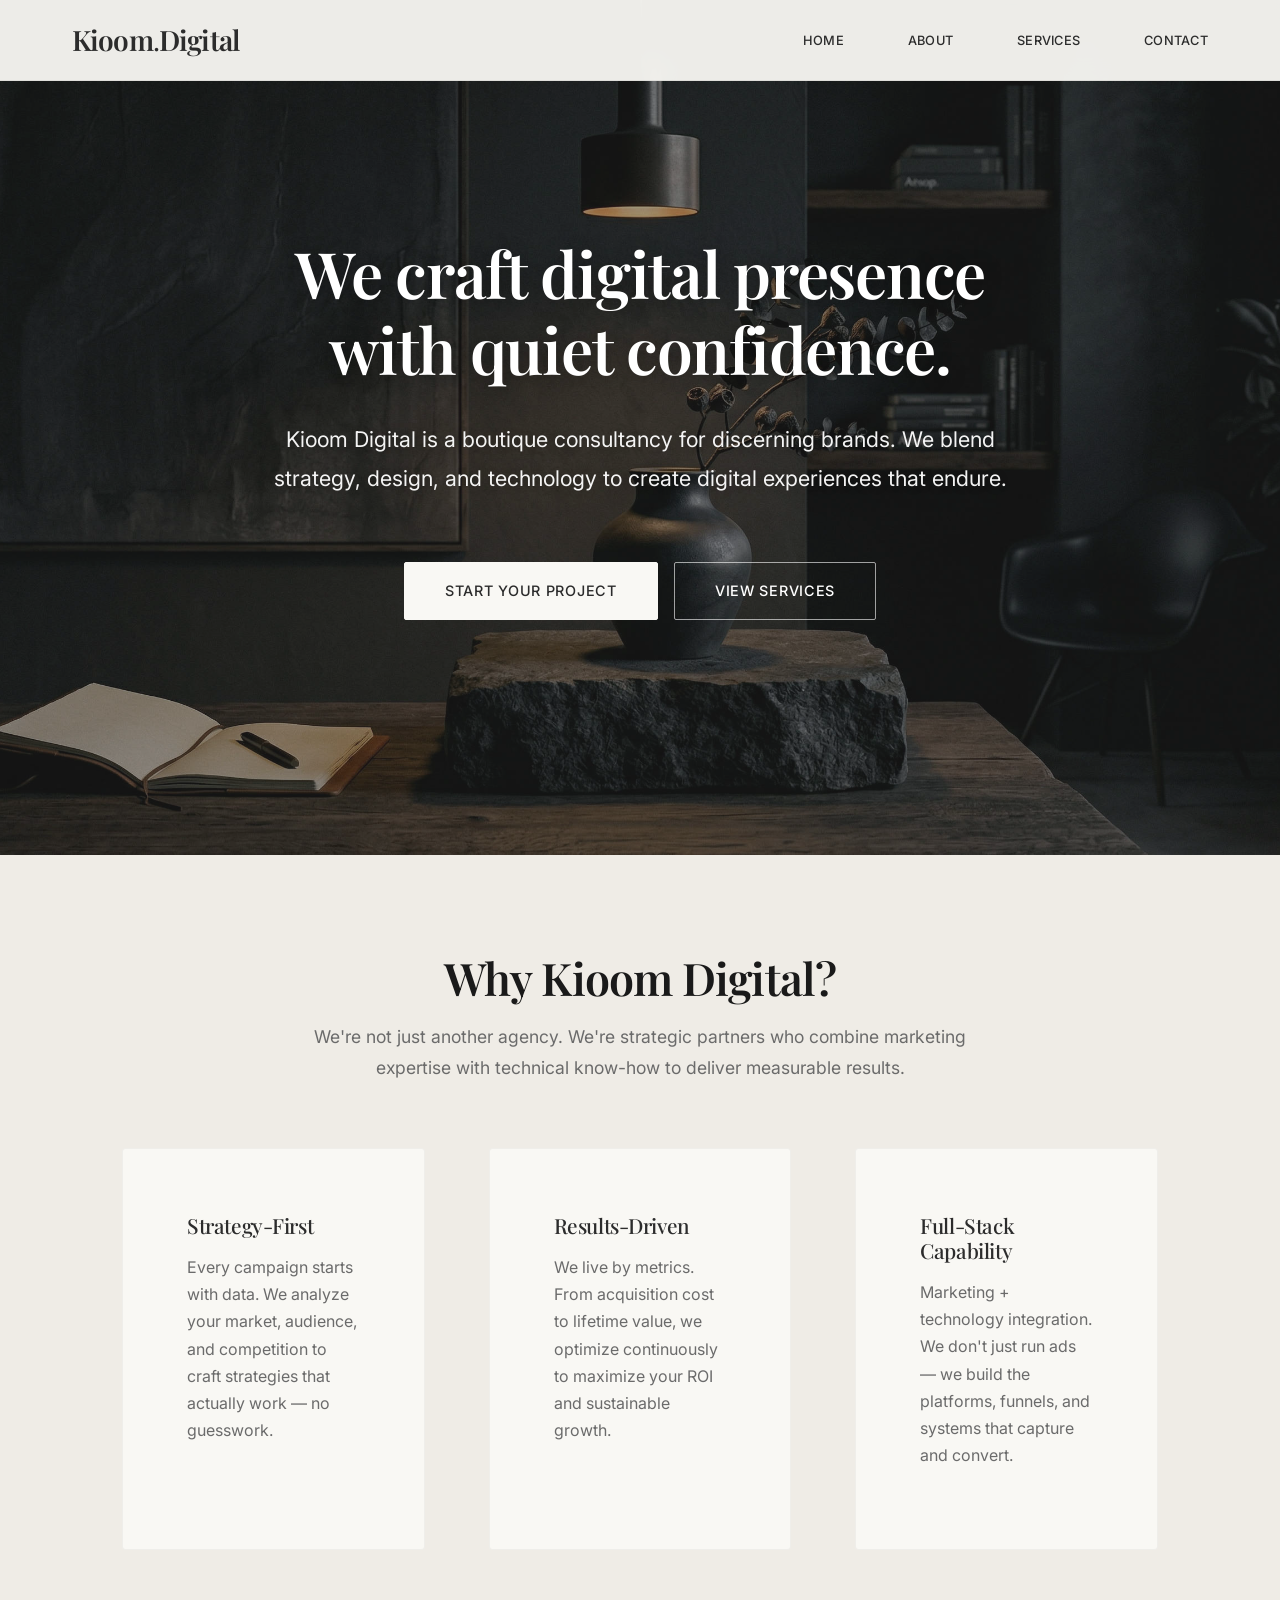
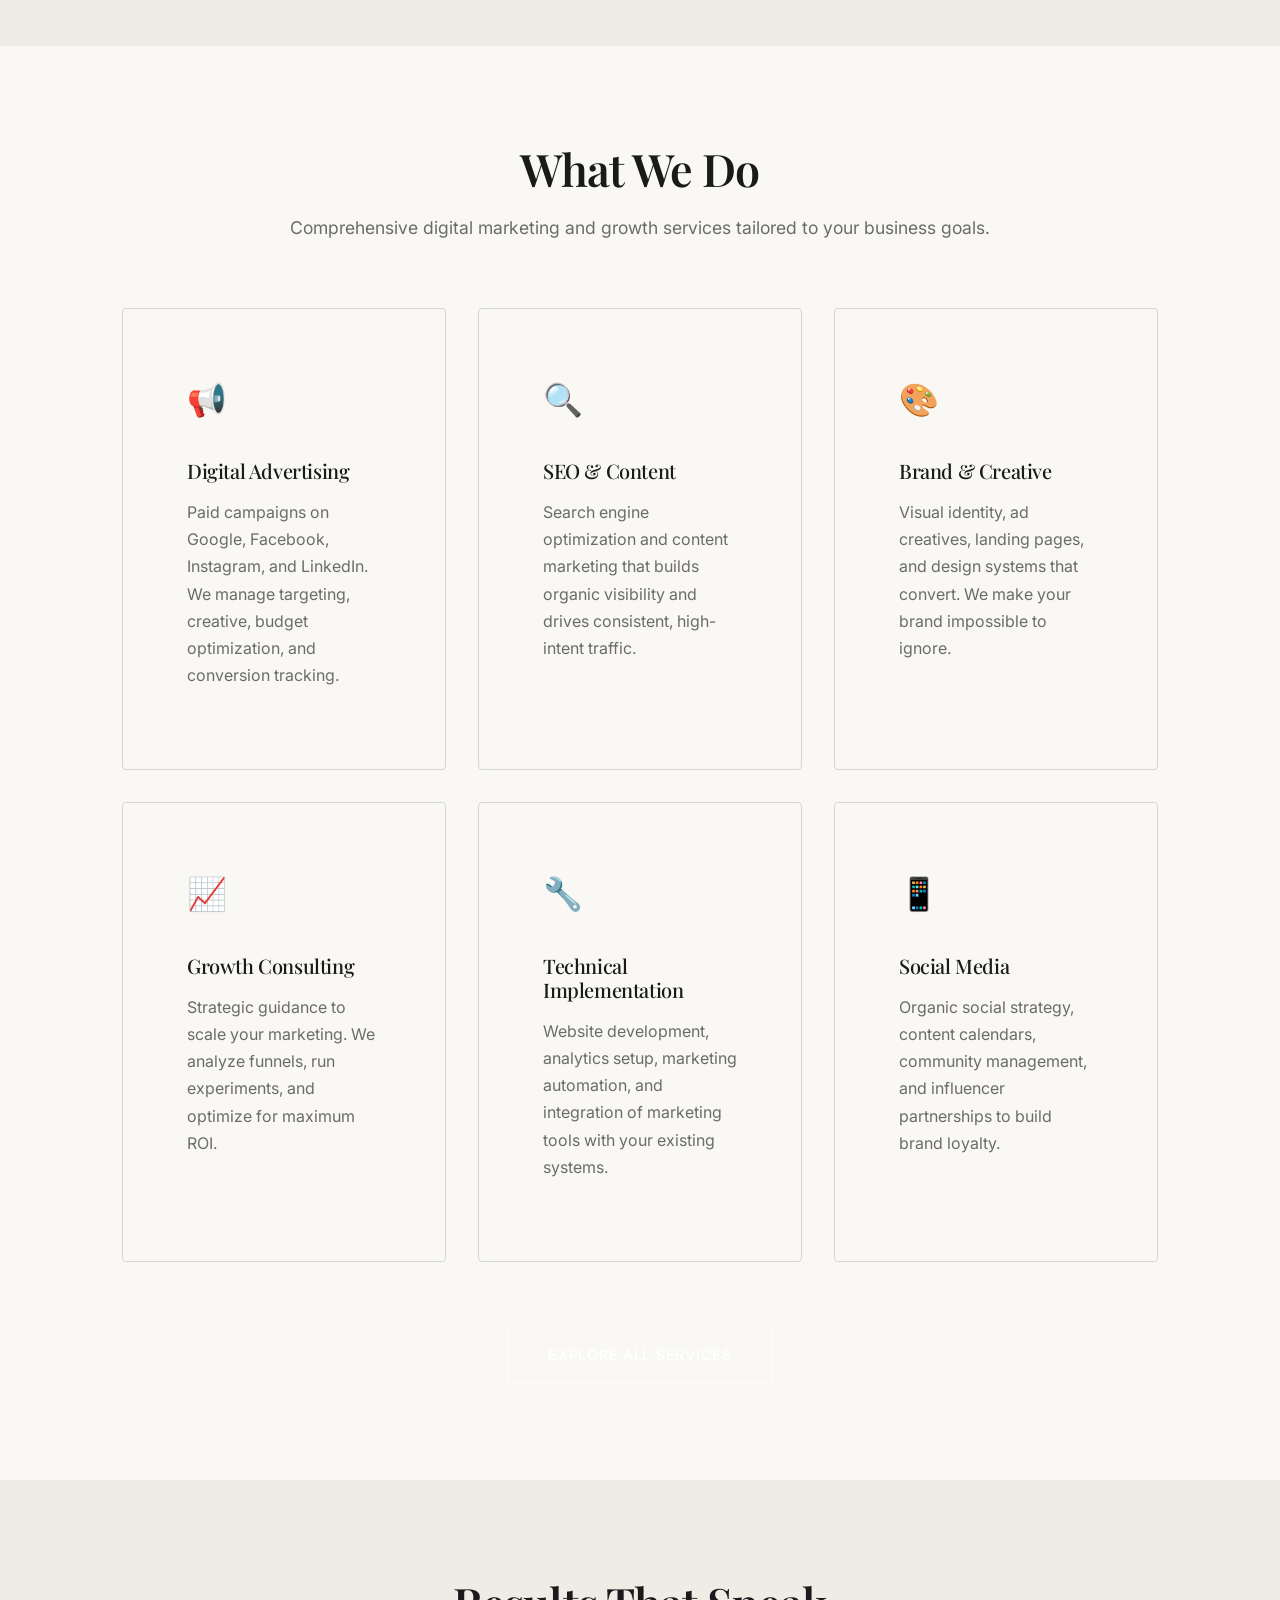
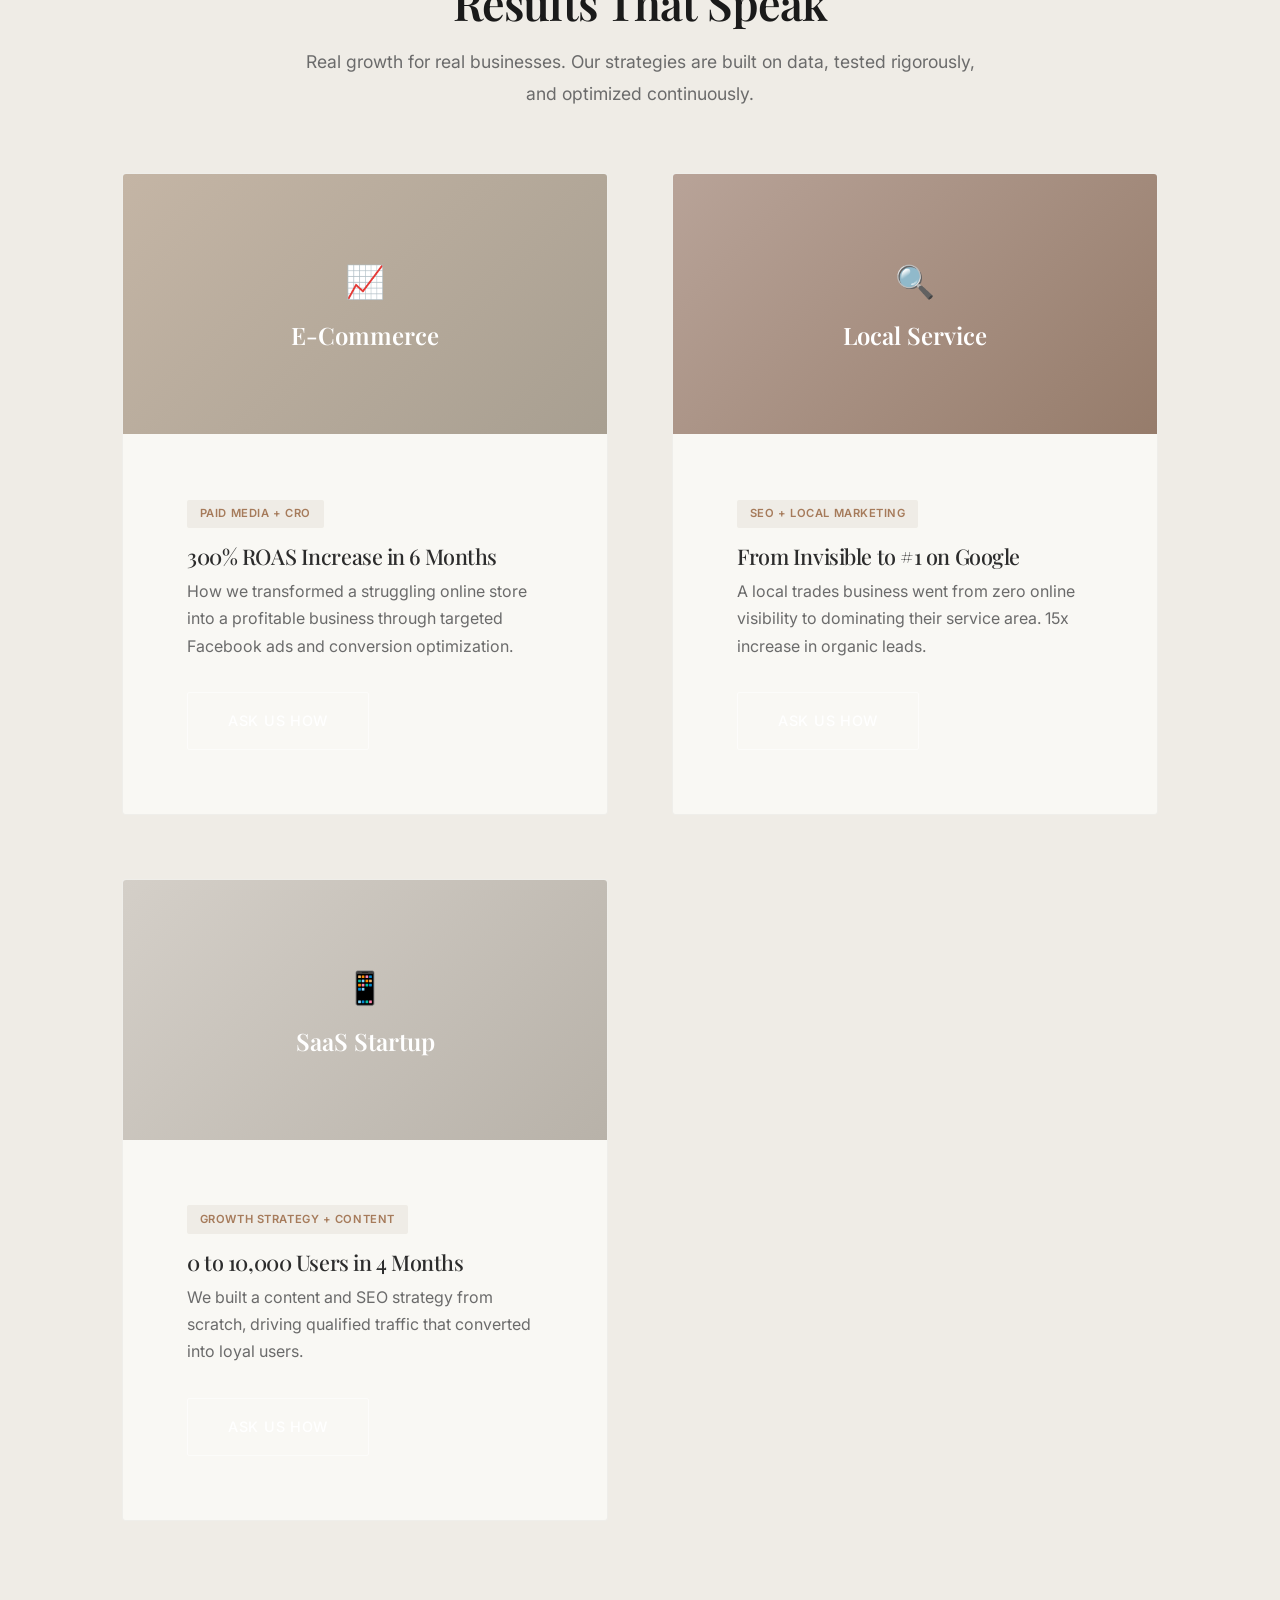
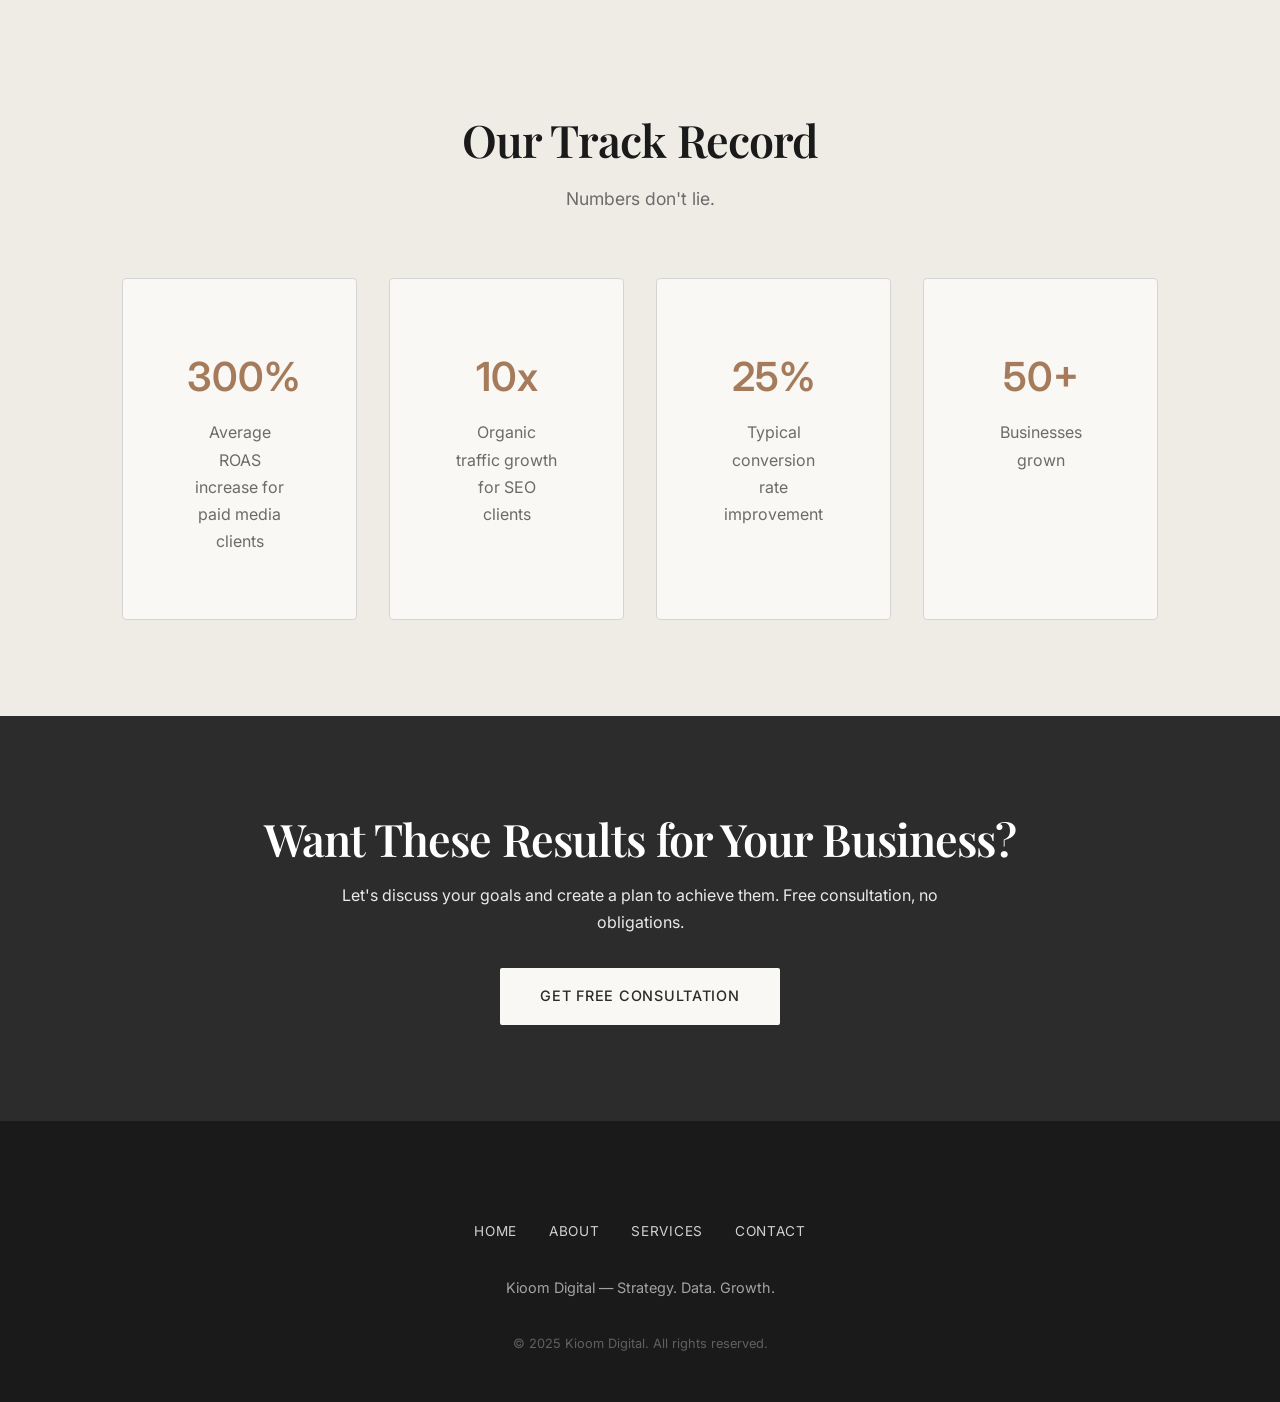
==== index.html @ 5150ff25 "Refine hero copy: poetic, boutique tone. Increase heading contrast: darker color, heavier weight" ====
<!DOCTYPE html>
<html lang="en">
<head>
    <meta charset="UTF-8">
    <meta name="viewport" content="width=device-width, initial-scale=1.0">
    <meta name="description" content="Kioom Digital - Boutique digital marketing consultancy. Strategy, creative, and growth for discerning brands.">
    <meta name="keywords" content="digital marketing consultancy, growth strategy, brand strategy, digital transformation">
    <meta name="author" content="Kioom Digital">
    <title>Kioom Digital | Digital Marketing Consultancy</title>

    <!-- Fonts -->
    <link rel="preconnect" href="https://fonts.googleapis.com">
    <link rel="preconnect" href="https://fonts.gstatic.com" crossorigin>
    <link href="https://fonts.googleapis.com/css2?family=Inter:wght@300;400;500;600&family=Playfair+Display:wght@400;500;600;700&display=swap" rel="stylesheet">

    <link rel="stylesheet" href="css/style.css">
</head>
<body>
    <!-- Header -->
    <header>
        <nav>
            <a href="index.html" class="logo">Kioom<span style="font-weight: 300;">.</span>Digital</a>
            <button class="mobile-menu-btn" aria-label="Toggle menu">☰</button>
            <ul class="nav-links">
                <li><a href="index.html" class="active">Home</a></li>
                <li><a href="about.html">About</a></li>
                <li><a href="services.html">Services</a></li>
                <li><a href="contact.html">Contact</a></li>
            </ul>
        </nav>
    </header>

    <!-- Hero Section with Full-Bleed Image -->
    <section class="hero-full-bleed">
        <img src="images/hero-fullbleed.jpg" alt="Kioom Digital - boutique digital agency" class="hero-bg-image" onerror="this.style.display='none'">
        <div class="hero-overlay"></div>
        <div class="hero-content container">
            <h1>We craft digital presence with quiet confidence.</h1>
            <p>Kioom Digital is a boutique consultancy for discerning brands. We blend strategy, design, and technology to create digital experiences that endure.</p>
            <div class="hero-buttons">
                <a href="contact.html" class="btn btn-primary">Start Your Project</a>
                <a href="services.html" class="btn btn-secondary">View Services</a>
            </div>
        </div>
    </section>

    <!-- About Preview -->
    <section class="about">
        <div class="container">
            <div class="section-header">
                <h2>Why Kioom Digital?</h2>
                <p>We're not just another agency. We're strategic partners who combine marketing expertise with technical know-how to deliver measurable results.</p>
            </div>
            <div class="about-grid">
                <div class="about-card">
                    <h3>Strategy-First</h3>
                    <p>Every campaign starts with data. We analyze your market, audience, and competition to craft strategies that actually work — no guesswork.</p>
                </div>
                <div class="about-card">
                    <h3>Results-Driven</h3>
                    <p>We live by metrics. From acquisition cost to lifetime value, we optimize continuously to maximize your ROI and sustainable growth.</p>
                </div>
                <div class="about-card">
                    <h3>Full-Stack Capability</h3>
                    <p>Marketing + technology integration. We don't just run ads — we build the platforms, funnels, and systems that capture and convert.</p>
                </div>
            </div>
        </div>
    </section>

    <!-- Services Preview -->
    <section>
        <div class="container">
            <div class="section-header">
                <h2>What We Do</h2>
                <p>Comprehensive digital marketing and growth services tailored to your business goals.</p>
            </div>
            <div class="services-grid">
                <div class="service-card">
                    <div class="service-icon">📢</div>
                    <h3>Digital Advertising</h3>
                    <p>Paid campaigns on Google, Facebook, Instagram, and LinkedIn. We manage targeting, creative, budget optimization, and conversion tracking.</p>
                </div>
                <div class="service-card">
                    <div class="service-icon">🔍</div>
                    <h3>SEO & Content</h3>
                    <p>Search engine optimization and content marketing that builds organic visibility and drives consistent, high-intent traffic.</p>
                </div>
                <div class="service-card">
                    <div class="service-icon">🎨</div>
                    <h3>Brand & Creative</h3>
                    <p>Visual identity, ad creatives, landing pages, and design systems that convert. We make your brand impossible to ignore.</p>
                </div>
                <div class="service-card">
                    <div class="service-icon">📈</div>
                    <h3>Growth Consulting</h3>
                    <p>Strategic guidance to scale your marketing. We analyze funnels, run experiments, and optimize for maximum ROI.</p>
                </div>
                <div class="service-card">
                    <div class="service-icon">🔧</div>
                    <h3>Technical Implementation</h3>
                    <p>Website development, analytics setup, marketing automation, and integration of marketing tools with your existing systems.</p>
                </div>
                <div class="service-card">
                    <div class="service-icon">📱</div>
                    <h3>Social Media</h3>
                    <p>Organic social strategy, content calendars, community management, and influencer partnerships to build brand loyalty.</p>
                </div>
            </div>
            <div class="text-center mt-lg">
                <a href="services.html" class="btn btn-secondary">Explore All Services</a>
            </div>
        </div>
    </section>

    <!-- Results Preview -->
    <section class="portfolio">
        <div class="container">
            <div class="section-header">
                <h2>Results That Speak</h2>
                <p>Real growth for real businesses. Our strategies are built on data, tested rigorously, and optimized continuously.</p>
            </div>
            <div class="portfolio-grid">
                <article class="portfolio-item">
                    <div class="portfolio-image" style="background: linear-gradient(135deg, #C4B5A5 0%, #A89F91 100%); display: flex; align-items: center; justify-content: center; flex-direction: column;">
                        <span style="font-size: 2rem;">📈</span>
                        <span style="margin-top: 0.5rem; font-weight: 600;">E-Commerce</span>
                    </div>
                    <div class="portfolio-content">
                        <span class="tag">Paid Media + CRO</span>
                        <h3>300% ROAS Increase in 6 Months</h3>
                        <p>How we transformed a struggling online store into a profitable business through targeted Facebook ads and conversion optimization.</p>
                        <a href="contact.html" class="btn btn-secondary" style="margin-top: 1rem;">Ask Us How</a>
                    </div>
                </article>

                <article class="portfolio-item">
                    <div class="portfolio-image" style="background: linear-gradient(135deg, #B8A398 0%, #967C6B 100%); display: flex; align-items: center; justify-content: center; flex-direction: column;">
                        <span style="font-size: 2rem;">🔍</span>
                        <span style="margin-top: 0.5rem; font-weight: 600;">Local Service</span>
                    </div>
                    <div class="portfolio-content">
                        <span class="tag">SEO + Local Marketing</span>
                        <h3>From Invisible to #1 on Google</h3>
                        <p>A local trades business went from zero online visibility to dominating their service area. 15x increase in organic leads.</p>
                        <a href="contact.html" class="btn btn-secondary" style="margin-top: 1rem;">Ask Us How</a>
                    </div>
                </article>

                <article class="portfolio-item">
                    <div class="portfolio-image" style="background: linear-gradient(135deg, #D4CFC8 0%, #B8B2A9 100%); display: flex; align-items: center; justify-content: center; flex-direction: column;">
                        <span style="font-size: 2rem;">📱</span>
                        <span style="margin-top: 0.5rem; font-weight: 600;">SaaS Startup</span>
                    </div>
                    <div class="portfolio-content">
                        <span class="tag">Growth Strategy + Content</span>
                        <h3>0 to 10,000 Users in 4 Months</h3>
                        <p>We built a content and SEO strategy from scratch, driving qualified traffic that converted into loyal users.</p>
                        <a href="contact.html" class="btn btn-secondary" style="margin-top: 1rem;">Ask Us How</a>
                    </div>
                </article>
            </div>
        </div>
    </section>

    <!-- Results Stats -->
    <section class="about">
        <div class="container">
            <div class="section-header">
                <h2>Our Track Record</h2>
                <p>Numbers don't lie.</p>
            </div>
            <div class="services-grid" style="grid-template-columns: repeat(auto-fit, minmax(200px, 1fr)); text-align: center;">
                <div class="service-card">
                    <div style="font-size: 2.5rem; font-weight: 600; color: var(--color-accent); margin-bottom: 0.5rem;">300%</div>
                    <p style="margin-bottom: 0;">Average ROAS increase for paid media clients</p>
                </div>
                <div class="service-card">
                    <div style="font-size: 2.5rem; font-weight: 600; color: var(--color-accent); margin-bottom: 0.5rem;">10x</div>
                    <p style="margin-bottom: 0;">Organic traffic growth for SEO clients</p>
                </div>
                <div class="service-card">
                    <div style="font-size: 2.5rem; font-weight: 600; color: var(--color-accent); margin-bottom: 0.5rem;">25%</div>
                    <p style="margin-bottom: 0;">Typical conversion rate improvement</p>
                </div>
                <div class="service-card">
                    <div style="font-size: 2.5rem; font-weight: 600; color: var(--color-accent); margin-bottom: 0.5rem;">50+</div>
                    <p style="margin-bottom: 0;">Businesses grown</p>
                </div>
            </div>
        </div>
    </section>

    <!-- CTA -->
    <section class="cta" style="background: var(--color-primary); color: white; padding: var(--spacing-xl) 0;">
        <div class="container text-center">
            <h2 style="color: white; margin-bottom: var(--spacing-sm);">Want These Results for Your Business?</h2>
            <p style="color: rgba(255,255,255,0.9); margin-bottom: var(--spacing-md); max-width: 600px; margin-left: auto; margin-right: auto;">Let's discuss your goals and create a plan to achieve them. Free consultation, no obligations.</p>
            <a href="contact.html" class="btn" style="background: var(--color-bg); color: var(--color-primary); border: none;">Get Free Consultation</a>
        </div>
    </section>

    <!-- Footer -->
    <footer>
        <div class="container">
            <ul class="footer-links">
                <li><a href="index.html">Home</a></li>
                <li><a href="about.html">About</a></li>
                <li><a href="services.html">Services</a></li>
                <li><a href="contact.html">Contact</a></li>
            </ul>
            <p>Kioom Digital — Strategy. Data. Growth.</p>
            <p class="copyright">&copy; 2025 Kioom Digital. All rights reserved.</p>
        </div>
    </footer>

    <script src="js/script.js"></script>
</body>
</html>
---- css/style.css ----
/* Reset and Base Styles */
* {
    margin: 0;
    padding: 0;
    box-sizing: border-box;
}

:root {
    /* Aesop-inspired boutique palette */
    --color-bg: #F9F8F4; /* Warm off-white */
    --color-bg-alt: #EFECE6; /* Slightly darker for sections */
    --color-text: #2C2C2C; /* Soft charcoal */
    --color-text-muted: #6B6B6B; /* Medium gray */
    --color-primary: #2C2C2C; /* Dark for headings/accents */
    --color-accent: #A67B5B; /* Warm terracotta */
    --color-border: #D4D4D4;
    --color-dark: #1A1A1A;

    /* Typography */
    --font-main: 'Inter', -apple-system, BlinkMacSystemFont, sans-serif;
    --font-heading: 'Playfair Display', Georgia, serif;

    /* Spacing */
    --spacing-xs: 0.5rem;
    --spacing-sm: 1rem;
    --spacing-md: 2rem;
    --spacing-lg: 4rem;
    --spacing-xl: 6rem;

    /* Transitions */
    --transition: all 0.4s ease;
}

html {
    scroll-behavior: smooth;
}

body {
    font-family: var(--font-main);
    background-color: var(--color-bg);
    color: var(--color-text);
    line-height: 1.7;
    overflow-x: hidden;
    -webkit-font-smoothing: antialiased;
}

/* Typography */
h1, h2, h3, h4 {
    font-family: var(--font-heading);
    font-weight: 500;
    line-height: 1.2;
    margin-bottom: var(--spacing-sm);
    color: var(--color-dark);
    letter-spacing: -0.02em;
}

h1 { font-size: clamp(2.5rem, 5vw, 4.5rem); font-weight: 600; }
h2 { font-size: clamp(1.8rem, 4vw, 2.8rem); font-weight: 600; }
h3 { font-size: clamp(1.3rem, 3vw, 1.8rem); }
h4 { font-size: 1.15rem; font-weight: 500; }

p {
    margin-bottom: var(--spacing-sm);
    color: var(--color-text-muted);
    font-size: 1rem;
}

a {
    color: var(--color-accent);
    text-decoration: none;
    transition: var(--transition);
    position: relative;
}

a:hover {
    color: var(--color-primary);
}

/* Underline animation for links */
a::after {
    content: '';
    position: absolute;
    bottom: -2px;
    left: 0;
    width: 0;
    height: 1px;
    background: var(--color-accent);
    transition: width 0.3s ease;
}

a:hover::after {
    width: 100%;
}

/* Container */
.container {
    max-width: 1100px;
    margin: 0 auto;
    padding: 0 var(--spacing-md);
}

/* Header & Navigation */
header {
    position: fixed;
    top: 0;
    left: 0;
    right: 0;
    background: rgba(249, 248, 244, 0.95);
    backdrop-filter: blur(12px);
    -webkit-backdrop-filter: blur(12px);
    border-bottom: 1px solid rgba(0,0,0,0.06);
    z-index: 1000;
    transition: var(--transition);
}

nav {
    display: flex;
    justify-content: space-between;
    align-items: center;
    height: 80px;
    max-width: 1200px;
    margin: 0 auto;
    padding: 0 var(--spacing-md);
}

.logo {
    font-family: var(--font-heading);
    font-size: 1.75rem;
    font-weight: 600;
    color: var(--color-primary);
    text-decoration: none;
    letter-spacing: -0.03em;
}

.nav-links {
    display: flex;
    gap: var(--spacing-lg);
    list-style: none;
}

.nav-links a {
    font-size: 0.9rem;
    font-weight: 500;
    color: var(--color-text);
    padding: var(--spacing-xs) 0;
    letter-spacing: 0.02em;
    text-transform: uppercase;
    font-size: 0.8rem;
}

.nav-links a::after {
    display: none;
}

.nav-links a:hover {
    color: var(--color-accent);
}

/* Mobile Navigation */
.mobile-menu-btn {
    display: none;
    background: none;
    border: none;
    font-size: 1.5rem;
    cursor: pointer;
    color: var(--color-text);
}

/* Hero Section with Full-Bleed Image */
.hero-full-bleed {
    position: relative;
    min-height: 95vh;
    display: flex;
    align-items: center;
    justify-content: center;
    overflow: hidden;
    margin-top: 0;
}

.hero-bg-image {
    position: absolute;
    top: 0;
    left: 0;
    width: 100%;
    height: 100%;
    object-fit: cover;
    z-index: 0;
}

.hero-overlay {
    position: absolute;
    top: 0;
    left: 0;
    width: 100%;
    height: 100%;
    background: rgba(44, 44, 44, 0.45);
    z-index: 1;
}

.hero-content {
    position: relative;
    z-index: 2;
    max-width: 900px;
    color: white;
    text-align: center;
    padding: var(--spacing-lg);
}

.hero-content h1 {
    background: none;
    -webkit-background-clip: unset;
    -webkit-text-fill-color: unset;
    color: white;
    margin-bottom: var(--spacing-md);
    text-shadow: 0 2px 20px rgba(0,0,0,0.3);
}

.hero-content p {
    font-size: clamp(1.1rem, 2.2vw, 1.35rem);
    color: rgba(255,255,255,0.95);
    margin-bottom: var(--spacing-lg);
    max-width: 750px;
    margin-left: auto;
    margin-right: auto;
    line-height: 1.8;
    text-shadow: 0 1px 10px rgba(0,0,0,0.2);
}

.hero-buttons {
    display: flex;
    gap: var(--spacing-sm);
    justify-content: center;
    flex-wrap: wrap;
}

/* Buttons - Boutique style */
.btn {
    display: inline-flex;
    align-items: center;
    gap: var(--spacing-xs);
    padding: 1rem 2.5rem;
    border-radius: 2px;
    font-weight: 500;
    font-size: 0.9rem;
    letter-spacing: 0.05em;
    text-transform: uppercase;
    cursor: pointer;
    transition: var(--transition);
    border: 1px solid transparent;
    text-decoration: none;
}

.btn-primary {
    background: var(--color-bg);
    color: var(--color-primary);
    border-color: var(--color-bg);
}

.btn-primary:hover {
    background: transparent;
    color: white;
    border-color: white;
    transform: translateY(-2px);
}

.btn-secondary {
    background: transparent;
    color: white;
    border-color: rgba(255,255,255,0.6);
}

.btn-secondary:hover {
    background: rgba(255,255,255,0.1);
    border-color: white;
}

/* Sections */
section {
    padding: var(--spacing-xl) 0;
}

.section-header {
    text-align: center;
    max-width: 700px;
    margin: 0 auto var(--spacing-lg);
}

.section-header h2 {
    margin-bottom: var(--spacing-sm);
}

.section-header p {
    margin-bottom: 0;
    font-size: 1.1rem;
    line-height: 1.8;
}

/* About Section */
.about {
    background: var(--color-bg-alt);
}

.about-grid {
    display: grid;
    grid-template-columns: repeat(auto-fit, minmax(300px, 1fr));
    gap: var(--spacing-lg);
    margin-top: var(--spacing-lg);
}

.about-card {
    background: var(--color-bg);
    padding: var(--spacing-lg);
    border-radius: 4px;
    border: 1px solid rgba(0,0,0,0.04);
    transition: var(--transition);
}

.about-card:hover {
    transform: translateY(-4px);
    box-shadow: 0 8px 30px rgba(0,0,0,0.06);
    border-color: var(--color-border);
}

.about-card h3 {
    color: var(--color-primary);
    margin-bottom: var(--spacing-sm);
    font-size: 1.3rem;
}

/* Services Section */
.services-grid {
    display: grid;
    grid-template-columns: repeat(auto-fit, minmax(280px, 1fr));
    gap: var(--spacing-md);
    margin-top: var(--spacing-lg);
}

.service-card {
    background: var(--color-bg);
    border: 1px solid var(--color-border);
    border-radius: 4px;
    padding: var(--spacing-lg);
    transition: var(--transition);
    position: relative;
}

.service-card:hover {
    border-color: var(--color-accent);
    transform: translateY(-4px);
    box-shadow: 0 10px 30px rgba(0,0,0,0.05);
}

.service-icon {
    font-size: 2rem;
    margin-bottom: var(--spacing-md);
    color: var(--color-accent);
}

.service-card h3 {
    margin-bottom: var(--spacing-sm);
    font-size: 1.25rem;
}

/* Portfolio/Results Section */
.portfolio {
    background: var(--color-bg-alt);
}

.portfolio-grid {
    display: grid;
    grid-template-columns: repeat(auto-fit, minmax(340px, 1fr));
    gap: var(--spacing-lg);
    margin-top: var(--spacing-lg);
}

.portfolio-item {
    background: var(--color-bg);
    border-radius: 4px;
    overflow: hidden;
    border: 1px solid rgba(0,0,0,0.04);
    transition: var(--transition);
}

.portfolio-item:hover {
    transform: translateY(-6px);
    box-shadow: 0 15px 40px rgba(0,0,0,0.08);
}

.portfolio-image {
    width: 100%;
    height: 260px;
    object-fit: cover;
    background: linear-gradient(135deg, #D4D4D4 0%, #A8A8A8 100%);
    display: flex;
    align-items: center;
    justify-content: center;
    color: white;
    font-size: 1.5rem;
    font-family: var(--font-heading);
}

.portfolio-content {
    padding: var(--spacing-lg);
}

.portfolio-content h3 {
    margin-bottom: var(--spacing-xs);
    color: var(--color-primary);
    font-size: 1.35rem;
}

.portfolio-content .tag {
    display: inline-block;
    padding: 0.3rem 0.8rem;
    background: var(--color-bg-alt);
    color: var(--color-accent);
    border-radius: 2px;
    font-size: 0.7rem;
    font-weight: 600;
    text-transform: uppercase;
    letter-spacing: 0.05em;
    margin-bottom: var(--spacing-sm);
}

/* Contact Section */
.contact {
    background: var(--color-bg);
}

.contact-container {
    max-width: 800px;
    margin: 0 auto;
}

.contact-form {
    background: var(--color-bg);
    padding: var(--spacing-xl);
    border-radius: 4px;
    border: 1px solid var(--color-border);
}

.form-group {
    margin-bottom: var(--spacing-md);
}

.form-group label {
    display: block;
    margin-bottom: var(--spacing-xs);
    font-weight: 500;
    color: var(--color-primary);
    font-size: 0.9rem;
    text-transform: uppercase;
    letter-spacing: 0.05em;
}

.form-group input,
.form-group textarea,
.form-group select {
    width: 100%;
    padding: 1rem;
    border: 1px solid var(--color-border);
    border-radius: 2px;
    font-family: var(--font-main);
    font-size: 1rem;
    background: var(--color-bg);
    color: var(--color-text);
    transition: var(--transition);
}

.form-group input:focus,
.form-group textarea:focus,
.form-group select:focus {
    outline: none;
    border-color: var(--color-accent);
    background: white;
}

.form-group textarea {
    min-height: 150px;
    resize: vertical;
}

.form-row {
    display: grid;
    grid-template-columns: 1fr 1fr;
    gap: var(--spacing-md);
}

/* Footer */
footer {
    background: var(--color-dark);
    color: white;
    padding: var(--spacing-xl) 0 var(--spacing-md);
    text-align: center;
}

footer p {
    color: rgba(255,255,255,0.6);
    margin-bottom: var(--spacing-sm);
    font-size: 0.9rem;
}

.footer-links {
    display: flex;
    justify-content: center;
    gap: var(--spacing-md);
    list-style: none;
    margin-bottom: var(--spacing-md);
}

.footer-links a {
    color: rgba(255,255,255,0.8);
    font-size: 0.85rem;
    text-transform: uppercase;
    letter-spacing: 0.05em;
    transition: color 0.3s;
}

.footer-links a:hover {
    color: var(--color-accent);
}

.copyright {
    font-size: 0.8rem;
    opacity: 0.5;
    margin-top: var(--spacing-md);
}

/* Utility Classes */
.text-center { text-align: center; }
.text-left { text-align: left; }
.text-right { text-align: right; }
.mt-sm { margin-top: var(--spacing-sm); }
.mt-md { margin-top: var(--spacing-md); }
.mt-lg { margin-top: var(--spacing-lg); }
.mb-sm { margin-bottom: var(--spacing-sm); }
.mb-md { margin-bottom: var(--spacing-md); }
.mb-lg { margin-bottom: var(--spacing-lg); }

/* Responsive */
@media (max-width: 768px) {
    .nav-links {
        display: none;
    }

    .mobile-menu-btn {
        display: block;
    }

    .hero-buttons {
        flex-direction: column;
        align-items: center;
    }

    .btn {
        width: 100%;
        max-width: 300px;
        justify-content: center;
    }

    .form-row {
        grid-template-columns: 1fr;
    }

    section {
        padding: var(--spacing-lg) 0;
    }

    .container {
        padding: 0 var(--spacing-sm);
    }
}

/* Smooth scroll behavior */
html {
    scroll-padding-top: 100px;
}

/* Subtle image fade-in */
.portfolio-item,
.about-card,
.service-card {
    opacity: 0;
    animation: fadeIn 0.8s ease forwards;
}

@keyframes fadeIn {
    to { opacity: 1; }
}

/* Staggered animations could be added via JS */
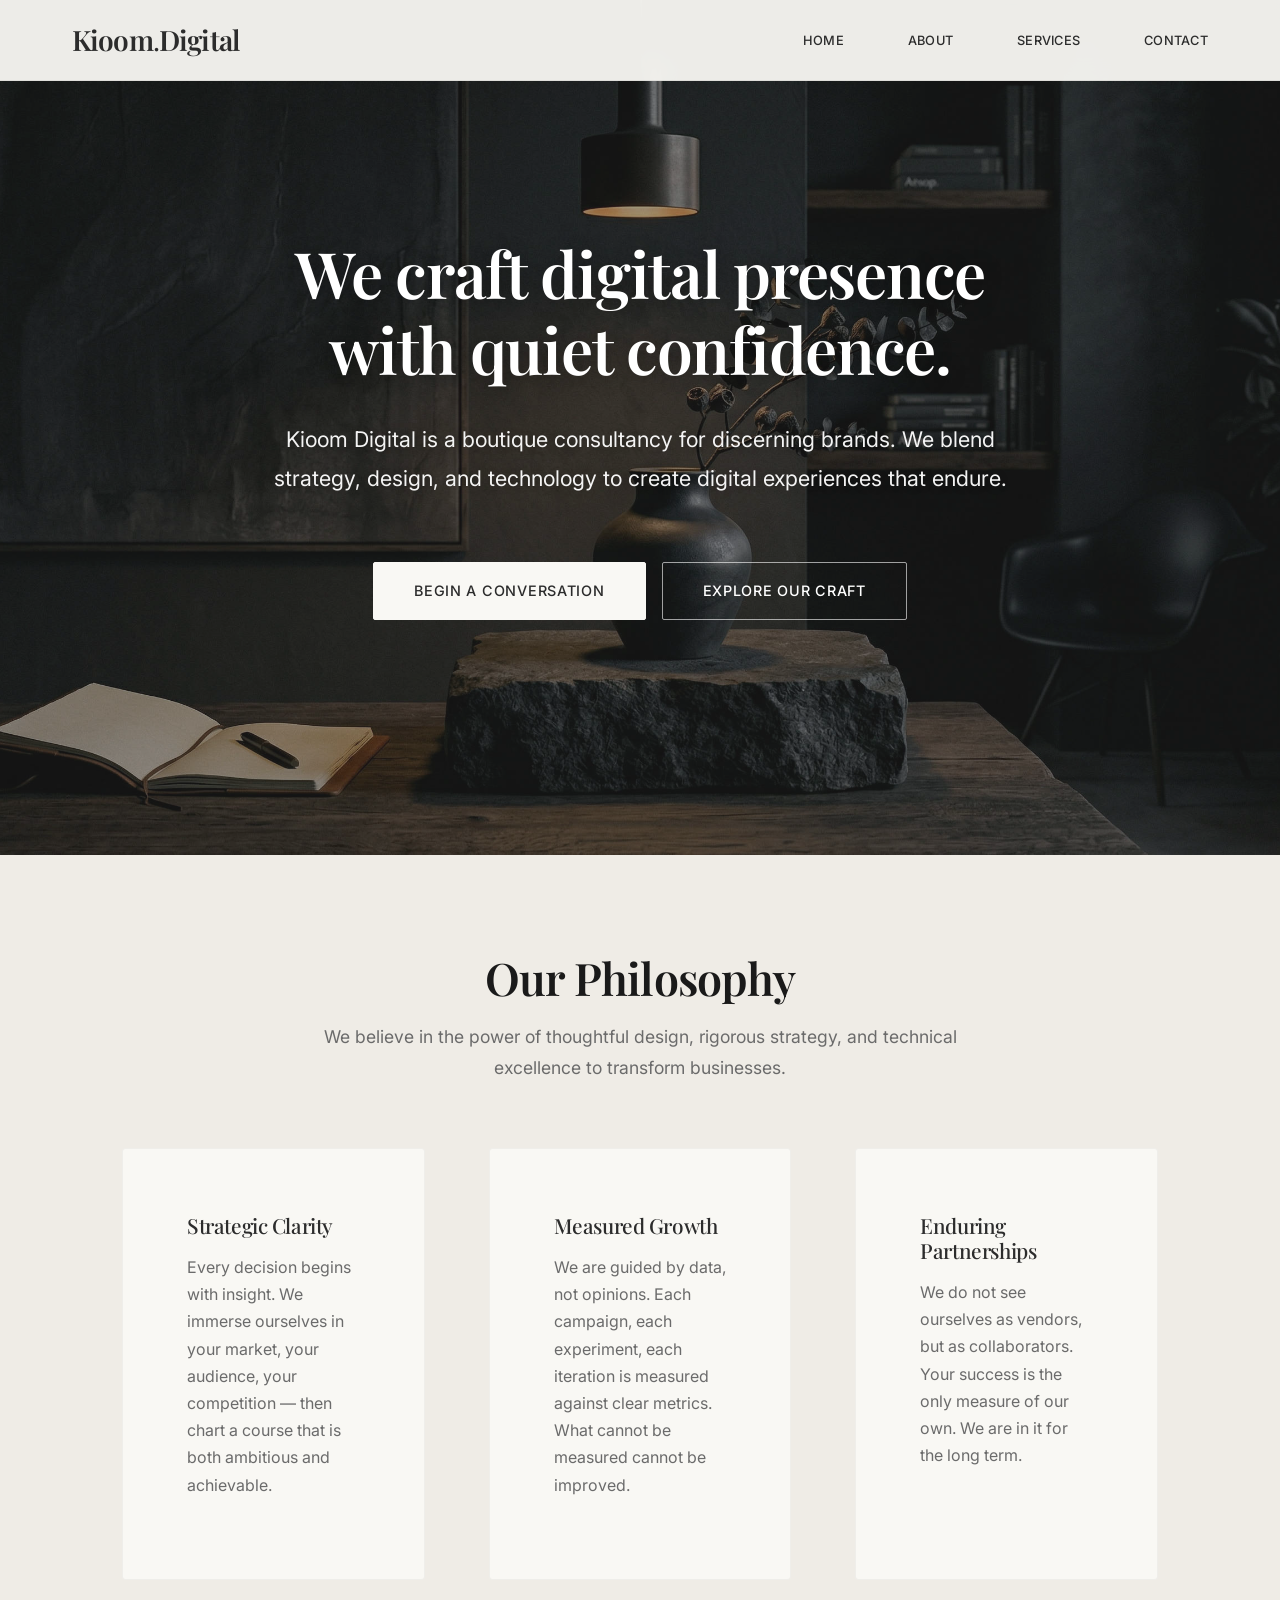
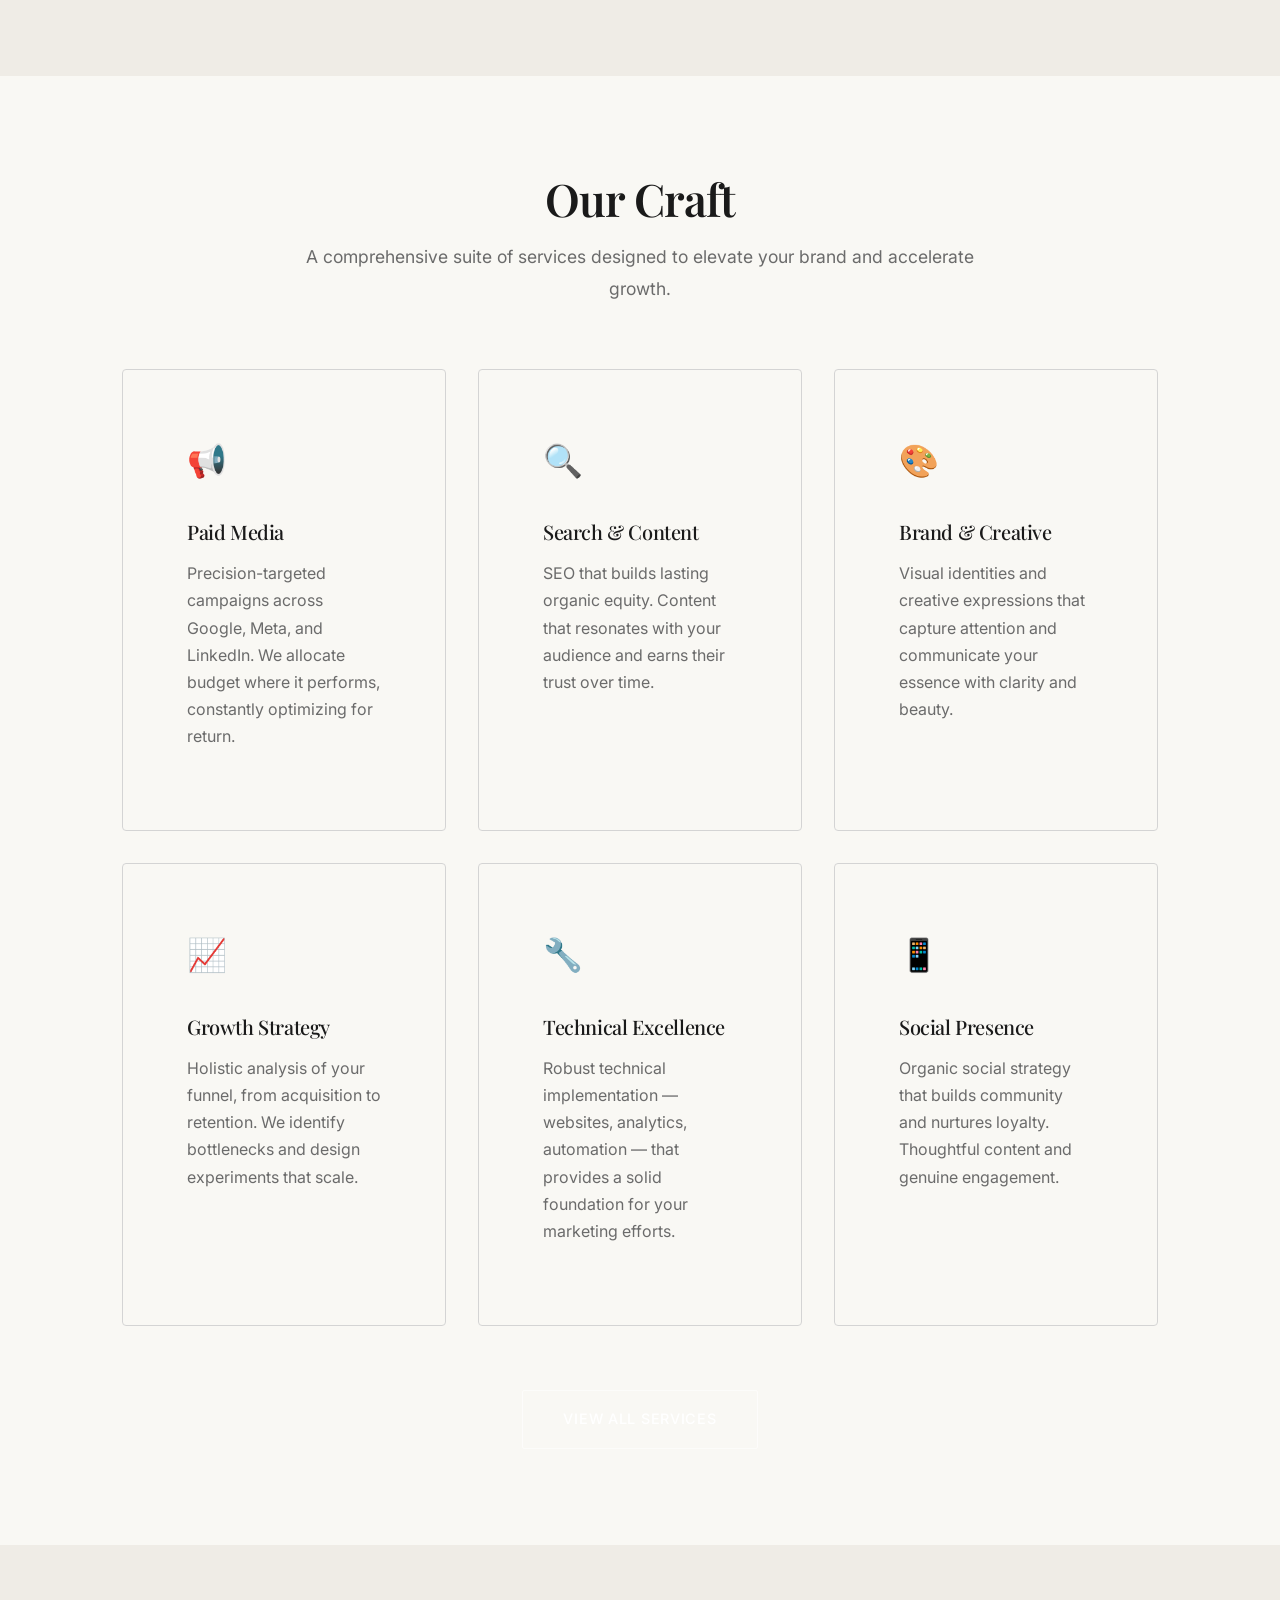
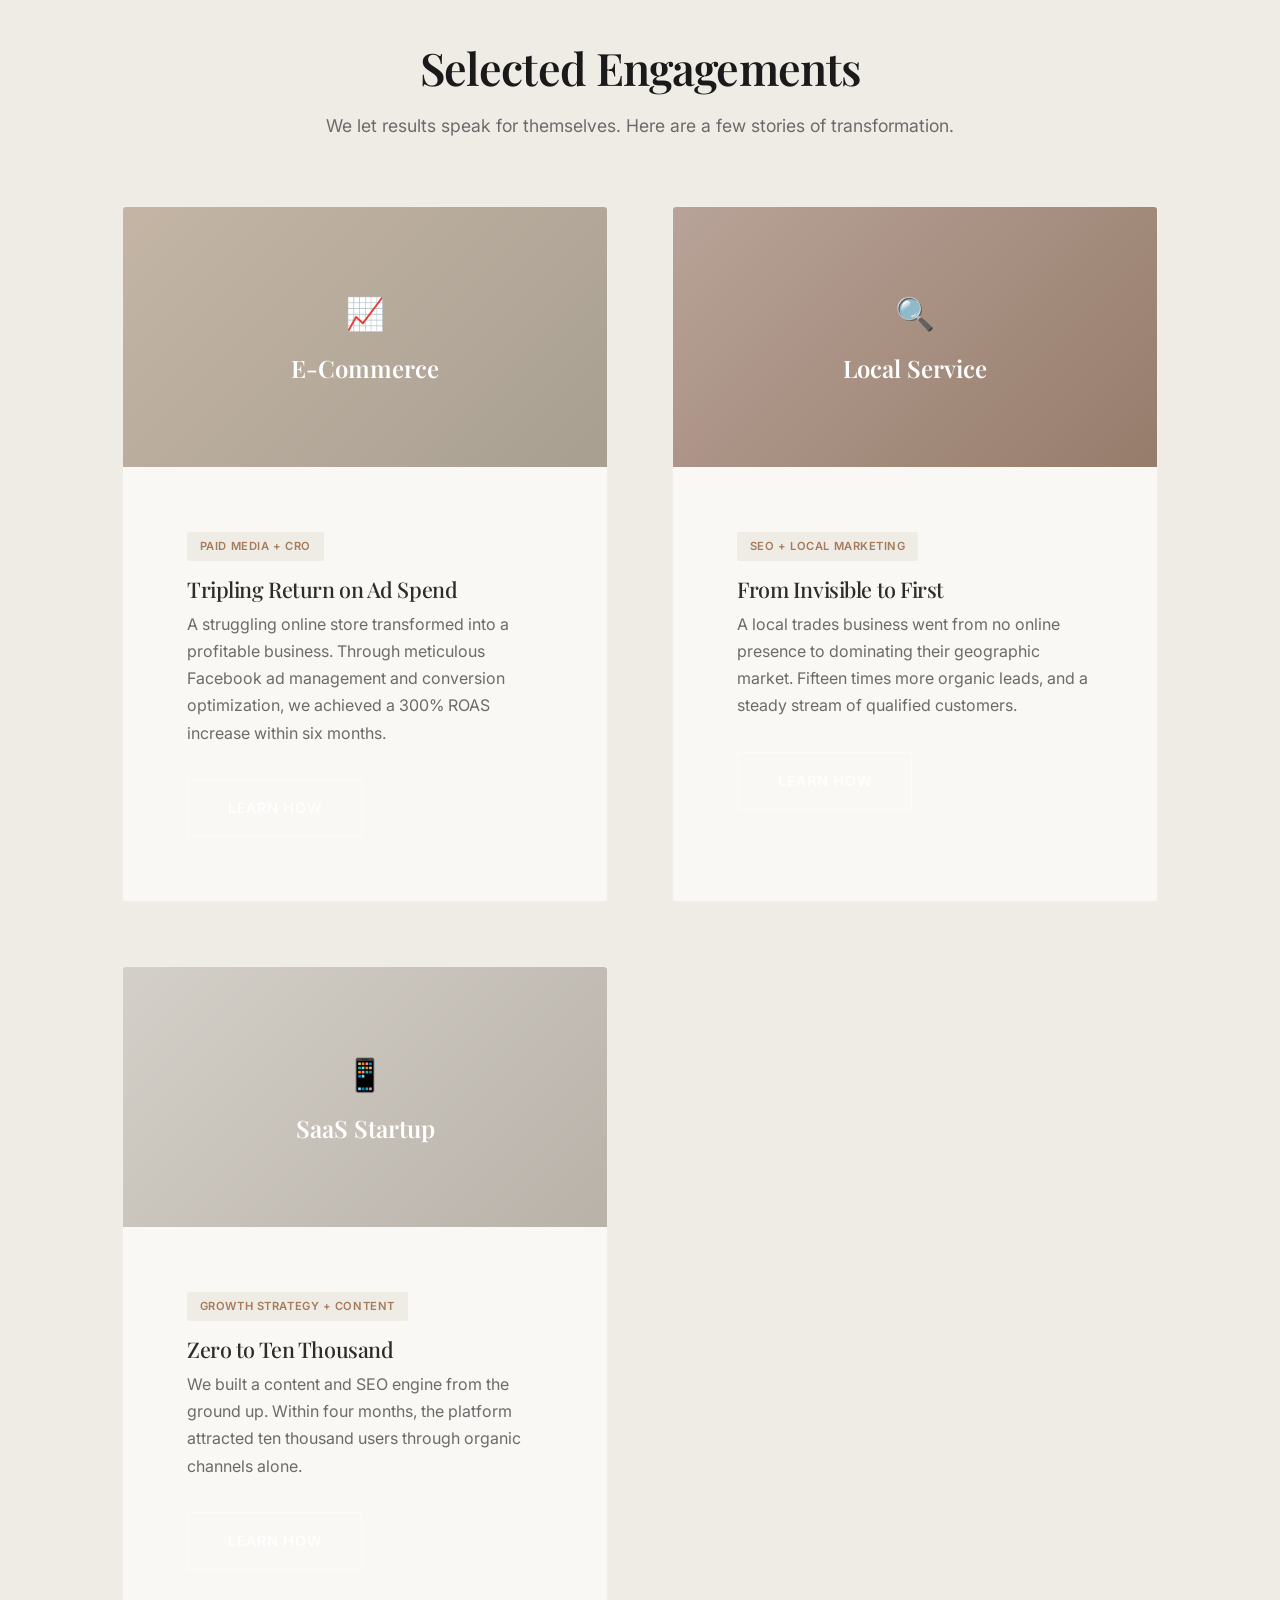
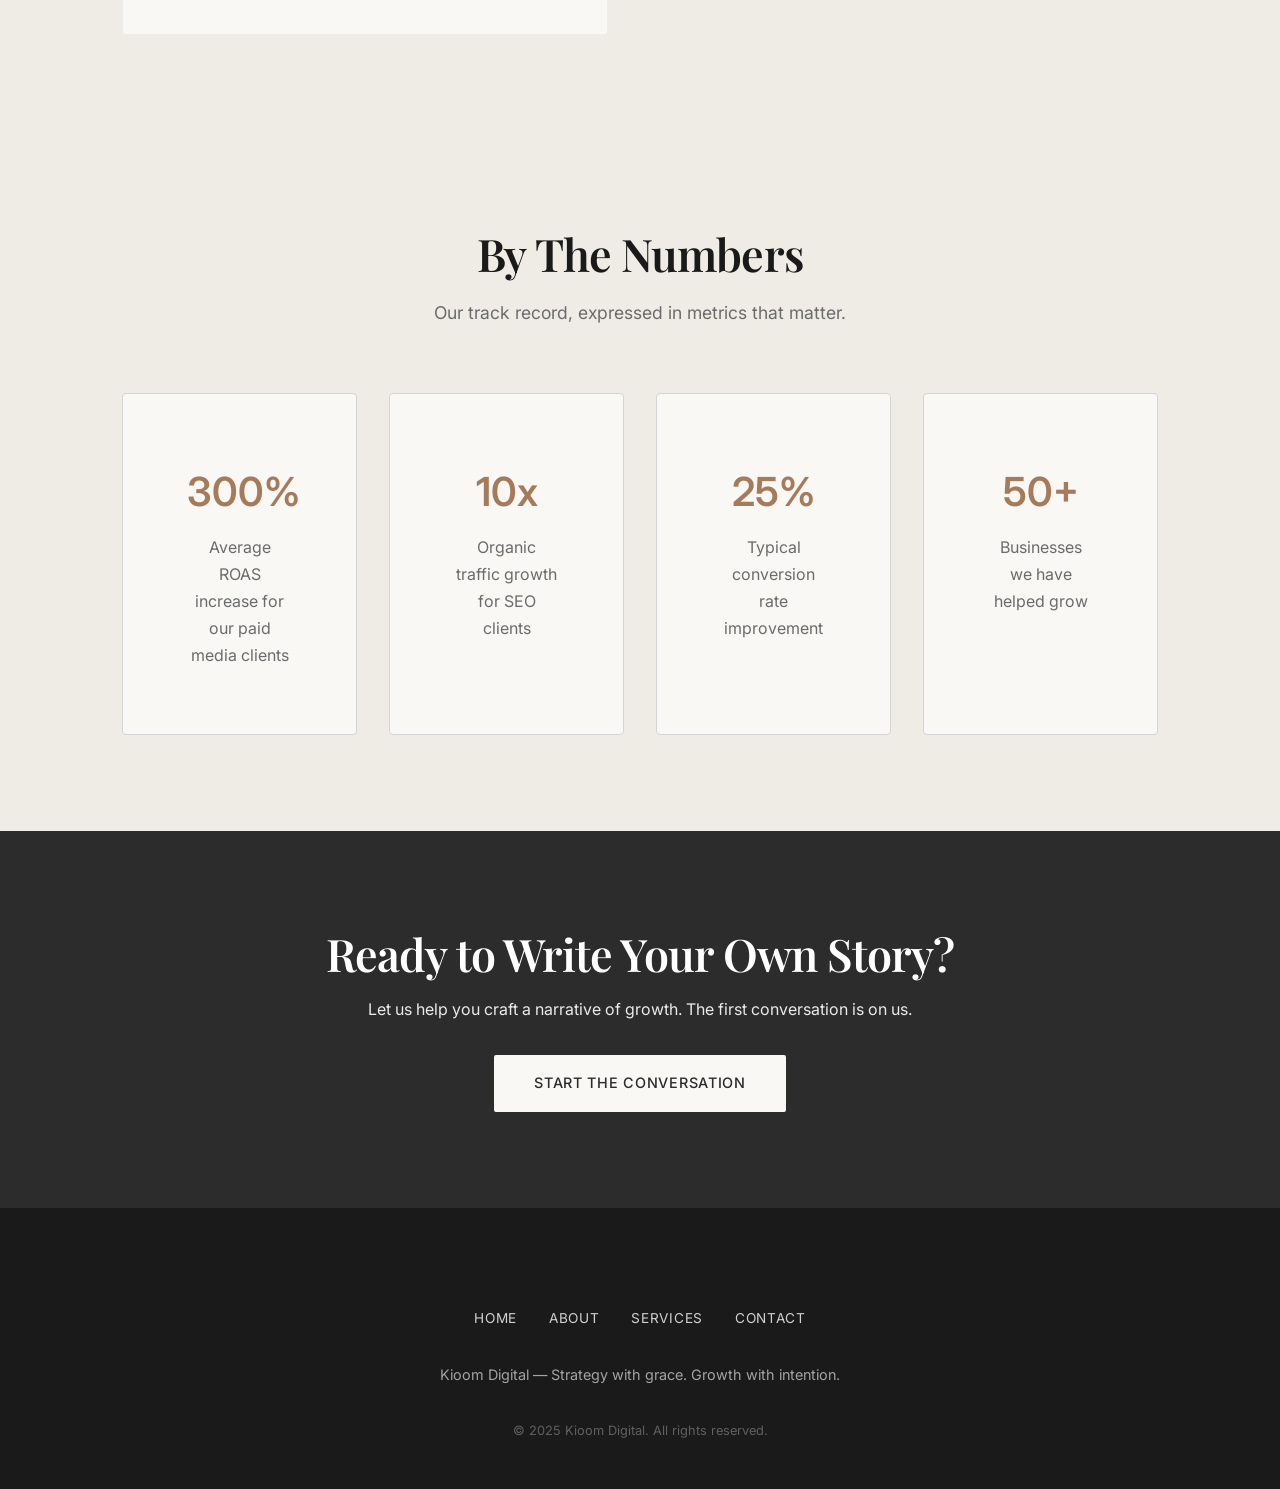
==== commit 5e8f16e1: "Poetic and boutique tone across all pages. Remove all emojis. Elevate language to high-end consultan" ====
--- a/index.html
+++ b/index.html
@@ -3,7 +3,7 @@
 <head>
     <meta charset="UTF-8">
     <meta name="viewport" content="width=device-width, initial-scale=1.0">
-    <meta name="description" content="Kioom Digital - Boutique digital marketing consultancy. Strategy, creative, and growth for discerning brands.">
+    <meta name="description" content="Kioom Digital - Boutique digital marketing consultancy. Strategy, design, and technology for discerning brands.">
     <meta name="keywords" content="digital marketing consultancy, growth strategy, brand strategy, digital transformation">
     <meta name="author" content="Kioom Digital">
     <title>Kioom Digital | Digital Marketing Consultancy</title>
@@ -38,8 +38,8 @@
             <h1>We craft digital presence with quiet confidence.</h1>
             <p>Kioom Digital is a boutique consultancy for discerning brands. We blend strategy, design, and technology to create digital experiences that endure.</p>
             <div class="hero-buttons">
-                <a href="contact.html" class="btn btn-primary">Start Your Project</a>
-                <a href="services.html" class="btn btn-secondary">View Services</a>
+                <a href="contact.html" class="btn btn-primary">Begin a Conversation</a>
+                <a href="services.html" class="btn btn-secondary">Explore Our Craft</a>
             </div>
         </div>
     </section>
@@ -48,21 +48,21 @@
     <section class="about">
         <div class="container">
             <div class="section-header">
-                <h2>Why Kioom Digital?</h2>
-                <p>We're not just another agency. We're strategic partners who combine marketing expertise with technical know-how to deliver measurable results.</p>
+                <h2>Our Philosophy</h2>
+                <p>We believe in the power of thoughtful design, rigorous strategy, and technical excellence to transform businesses.</p>
             </div>
             <div class="about-grid">
                 <div class="about-card">
-                    <h3>Strategy-First</h3>
-                    <p>Every campaign starts with data. We analyze your market, audience, and competition to craft strategies that actually work — no guesswork.</p>
+                    <h3>Strategic Clarity</h3>
+                    <p>Every decision begins with insight. We immerse ourselves in your market, your audience, your competition — then chart a course that is both ambitious and achievable.</p>
                 </div>
                 <div class="about-card">
-                    <h3>Results-Driven</h3>
-                    <p>We live by metrics. From acquisition cost to lifetime value, we optimize continuously to maximize your ROI and sustainable growth.</p>
+                    <h3>Measured Growth</h3>
+                    <p>We are guided by data, not opinions. Each campaign, each experiment, each iteration is measured against clear metrics. What cannot be measured cannot be improved.</p>
                 </div>
                 <div class="about-card">
-                    <h3>Full-Stack Capability</h3>
-                    <p>Marketing + technology integration. We don't just run ads — we build the platforms, funnels, and systems that capture and convert.</p>
+                    <h3>Enduring Partnerships</h3>
+                    <p>We do not see ourselves as vendors, but as collaborators. Your success is the only measure of our own. We are in it for the long term.</p>
                 </div>
             </div>
         </div>
@@ -72,43 +72,43 @@
     <section>
         <div class="container">
             <div class="section-header">
-                <h2>What We Do</h2>
-                <p>Comprehensive digital marketing and growth services tailored to your business goals.</p>
+                <h2>Our Craft</h2>
+                <p>A comprehensive suite of services designed to elevate your brand and accelerate growth.</p>
             </div>
             <div class="services-grid">
                 <div class="service-card">
                     <div class="service-icon">📢</div>
-                    <h3>Digital Advertising</h3>
-                    <p>Paid campaigns on Google, Facebook, Instagram, and LinkedIn. We manage targeting, creative, budget optimization, and conversion tracking.</p>
+                    <h3>Paid Media</h3>
+                    <p>Precision-targeted campaigns across Google, Meta, and LinkedIn. We allocate budget where it performs, constantly optimizing for return.</p>
                 </div>
                 <div class="service-card">
                     <div class="service-icon">🔍</div>
-                    <h3>SEO & Content</h3>
-                    <p>Search engine optimization and content marketing that builds organic visibility and drives consistent, high-intent traffic.</p>
+                    <h3>Search & Content</h3>
+                    <p>SEO that builds lasting organic equity. Content that resonates with your audience and earns their trust over time.</p>
                 </div>
                 <div class="service-card">
                     <div class="service-icon">🎨</div>
                     <h3>Brand & Creative</h3>
-                    <p>Visual identity, ad creatives, landing pages, and design systems that convert. We make your brand impossible to ignore.</p>
+                    <p>Visual identities and creative expressions that capture attention and communicate your essence with clarity and beauty.</p>
                 </div>
                 <div class="service-card">
                     <div class="service-icon">📈</div>
-                    <h3>Growth Consulting</h3>
-                    <p>Strategic guidance to scale your marketing. We analyze funnels, run experiments, and optimize for maximum ROI.</p>
+                    <h3>Growth Strategy</h3>
+                    <p>Holistic analysis of your funnel, from acquisition to retention. We identify bottlenecks and design experiments that scale.</p>
                 </div>
                 <div class="service-card">
                     <div class="service-icon">🔧</div>
-                    <h3>Technical Implementation</h3>
-                    <p>Website development, analytics setup, marketing automation, and integration of marketing tools with your existing systems.</p>
+                    <h3>Technical Excellence</h3>
+                    <p>Robust technical implementation — websites, analytics, automation — that provides a solid foundation for your marketing efforts.</p>
                 </div>
                 <div class="service-card">
                     <div class="service-icon">📱</div>
-                    <h3>Social Media</h3>
-                    <p>Organic social strategy, content calendars, community management, and influencer partnerships to build brand loyalty.</p>
+                    <h3>Social Presence</h3>
+                    <p>Organic social strategy that builds community and nurtures loyalty. Thoughtful content and genuine engagement.</p>
                 </div>
             </div>
             <div class="text-center mt-lg">
-                <a href="services.html" class="btn btn-secondary">Explore All Services</a>
+                <a href="services.html" class="btn btn-secondary">View All Services</a>
             </div>
         </div>
     </section>
@@ -117,8 +117,8 @@
     <section class="portfolio">
         <div class="container">
             <div class="section-header">
-                <h2>Results That Speak</h2>
-                <p>Real growth for real businesses. Our strategies are built on data, tested rigorously, and optimized continuously.</p>
+                <h2>Selected Engagements</h2>
+                <p>We let results speak for themselves. Here are a few stories of transformation.</p>
             </div>
             <div class="portfolio-grid">
                 <article class="portfolio-item">
@@ -128,9 +128,9 @@
                     </div>
                     <div class="portfolio-content">
                         <span class="tag">Paid Media + CRO</span>
-                        <h3>300% ROAS Increase in 6 Months</h3>
-                        <p>How we transformed a struggling online store into a profitable business through targeted Facebook ads and conversion optimization.</p>
-                        <a href="contact.html" class="btn btn-secondary" style="margin-top: 1rem;">Ask Us How</a>
+                        <h3>Tripling Return on Ad Spend</h3>
+                        <p>A struggling online store transformed into a profitable business. Through meticulous Facebook ad management and conversion optimization, we achieved a 300% ROAS increase within six months.</p>
+                        <a href="contact.html" class="btn btn-secondary" style="margin-top: 1rem;">Learn How</a>
                     </div>
                 </article>
 
@@ -141,9 +141,9 @@
                     </div>
                     <div class="portfolio-content">
                         <span class="tag">SEO + Local Marketing</span>
-                        <h3>From Invisible to #1 on Google</h3>
-                        <p>A local trades business went from zero online visibility to dominating their service area. 15x increase in organic leads.</p>
-                        <a href="contact.html" class="btn btn-secondary" style="margin-top: 1rem;">Ask Us How</a>
+                        <h3>From Invisible to First</h3>
+                        <p>A local trades business went from no online presence to dominating their geographic market. Fifteen times more organic leads, and a steady stream of qualified customers.</p>
+                        <a href="contact.html" class="btn btn-secondary" style="margin-top: 1rem;">Learn How</a>
                     </div>
                 </article>
 
@@ -154,9 +154,9 @@
                     </div>
                     <div class="portfolio-content">
                         <span class="tag">Growth Strategy + Content</span>
-                        <h3>0 to 10,000 Users in 4 Months</h3>
-                        <p>We built a content and SEO strategy from scratch, driving qualified traffic that converted into loyal users.</p>
-                        <a href="contact.html" class="btn btn-secondary" style="margin-top: 1rem;">Ask Us How</a>
+                        <h3>Zero to Ten Thousand</h3>
+                        <p>We built a content and SEO engine from the ground up. Within four months, the platform attracted ten thousand users through organic channels alone.</p>
+                        <a href="contact.html" class="btn btn-secondary" style="margin-top: 1rem;">Learn How</a>
                     </div>
                 </article>
             </div>
@@ -167,13 +167,13 @@
     <section class="about">
         <div class="container">
             <div class="section-header">
-                <h2>Our Track Record</h2>
-                <p>Numbers don't lie.</p>
+                <h2>By The Numbers</h2>
+                <p>Our track record, expressed in metrics that matter.</p>
             </div>
             <div class="services-grid" style="grid-template-columns: repeat(auto-fit, minmax(200px, 1fr)); text-align: center;">
                 <div class="service-card">
                     <div style="font-size: 2.5rem; font-weight: 600; color: var(--color-accent); margin-bottom: 0.5rem;">300%</div>
-                    <p style="margin-bottom: 0;">Average ROAS increase for paid media clients</p>
+                    <p style="margin-bottom: 0;">Average ROAS increase for our paid media clients</p>
                 </div>
                 <div class="service-card">
                     <div style="font-size: 2.5rem; font-weight: 600; color: var(--color-accent); margin-bottom: 0.5rem;">10x</div>
@@ -185,7 +185,7 @@
                 </div>
                 <div class="service-card">
                     <div style="font-size: 2.5rem; font-weight: 600; color: var(--color-accent); margin-bottom: 0.5rem;">50+</div>
-                    <p style="margin-bottom: 0;">Businesses grown</p>
+                    <p style="margin-bottom: 0;">Businesses we have helped grow</p>
                 </div>
             </div>
         </div>
@@ -194,9 +194,9 @@
     <!-- CTA -->
     <section class="cta" style="background: var(--color-primary); color: white; padding: var(--spacing-xl) 0;">
         <div class="container text-center">
-            <h2 style="color: white; margin-bottom: var(--spacing-sm);">Want These Results for Your Business?</h2>
-            <p style="color: rgba(255,255,255,0.9); margin-bottom: var(--spacing-md); max-width: 600px; margin-left: auto; margin-right: auto;">Let's discuss your goals and create a plan to achieve them. Free consultation, no obligations.</p>
-            <a href="contact.html" class="btn" style="background: var(--color-bg); color: var(--color-primary); border: none;">Get Free Consultation</a>
+            <h2 style="color: white; margin-bottom: var(--spacing-sm);">Ready to Write Your Own Story?</h2>
+            <p style="color: rgba(255,255,255,0.9); margin-bottom: var(--spacing-md); max-width: 600px; margin-left: auto; margin-right: auto;">Let us help you craft a narrative of growth. The first conversation is on us.</p>
+            <a href="contact.html" class="btn" style="background: var(--color-bg); color: var(--color-primary); border: none;">Start the Conversation</a>
         </div>
     </section>
 
@@ -209,7 +209,7 @@
                 <li><a href="services.html">Services</a></li>
                 <li><a href="contact.html">Contact</a></li>
             </ul>
-            <p>Kioom Digital — Strategy. Data. Growth.</p>
+            <p>Kioom Digital — Strategy with grace. Growth with intention.</p>
             <p class="copyright">&copy; 2025 Kioom Digital. All rights reserved.</p>
         </div>
     </footer>
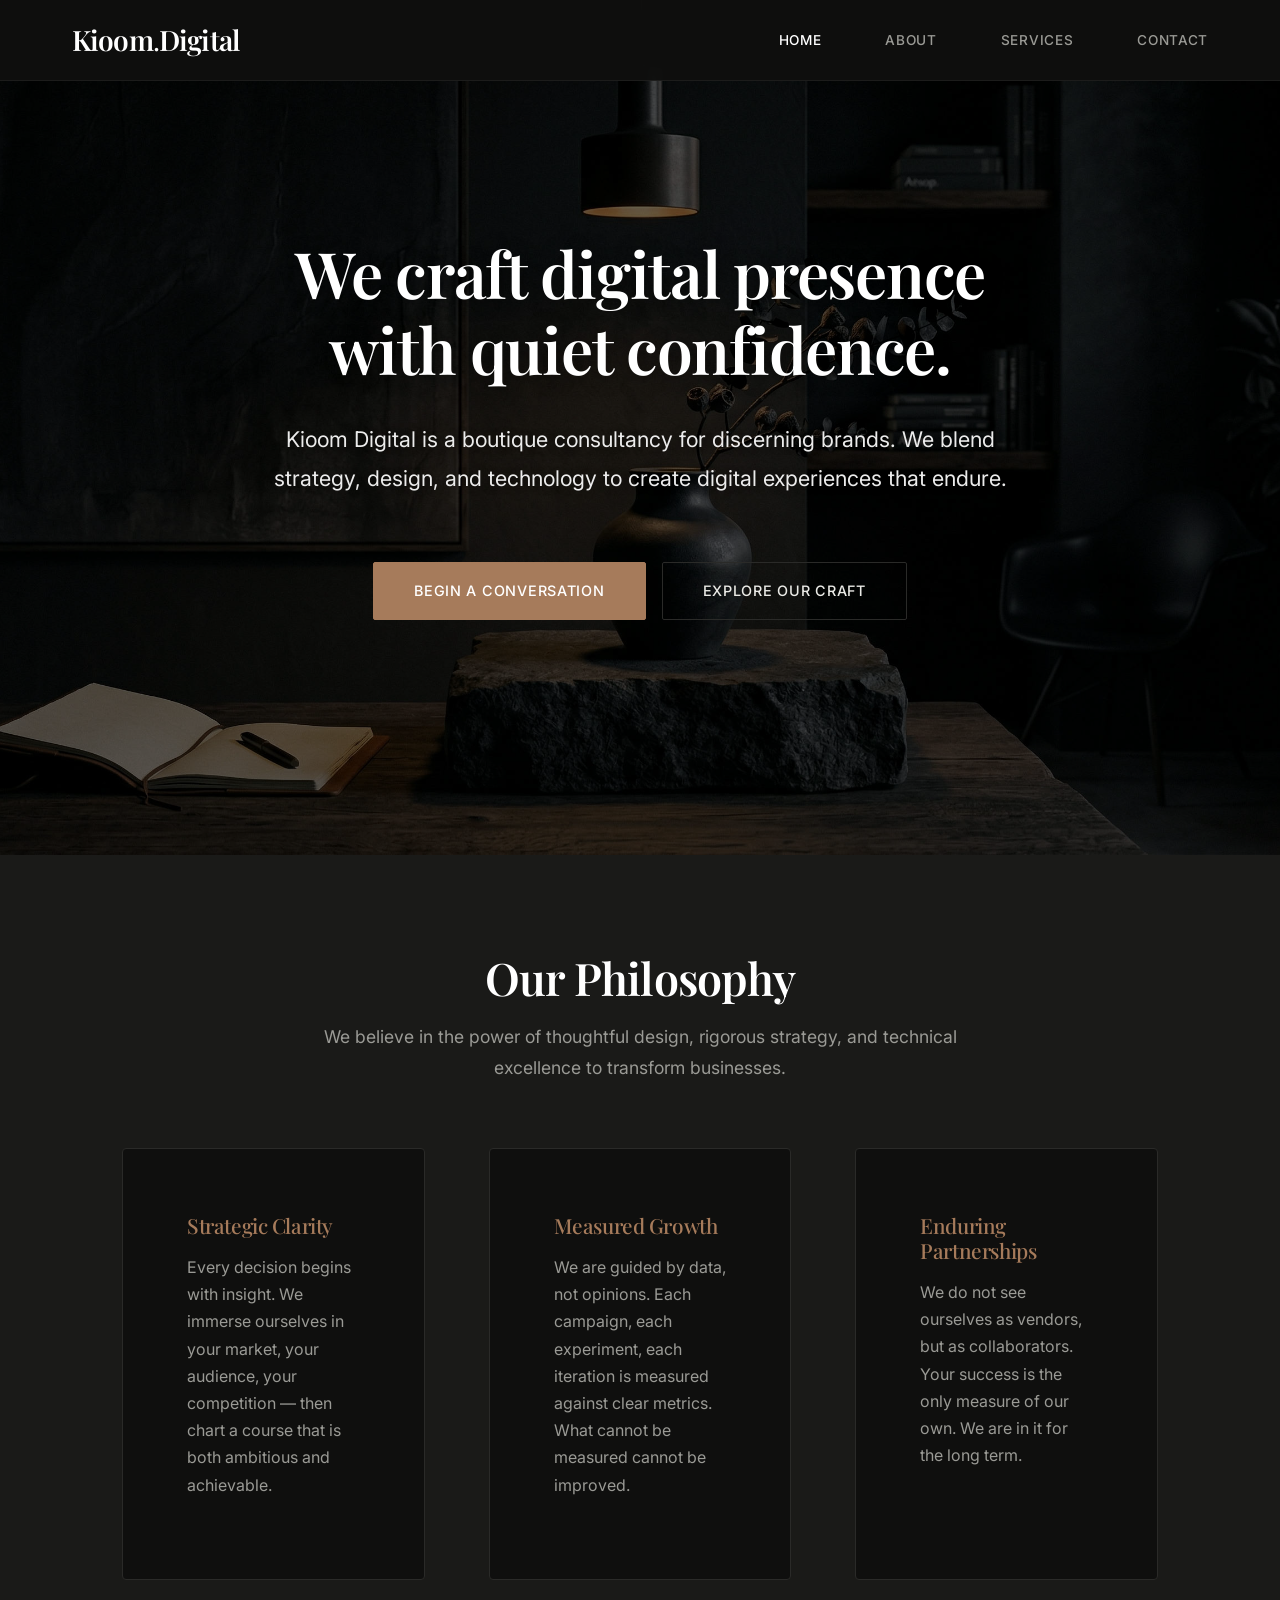
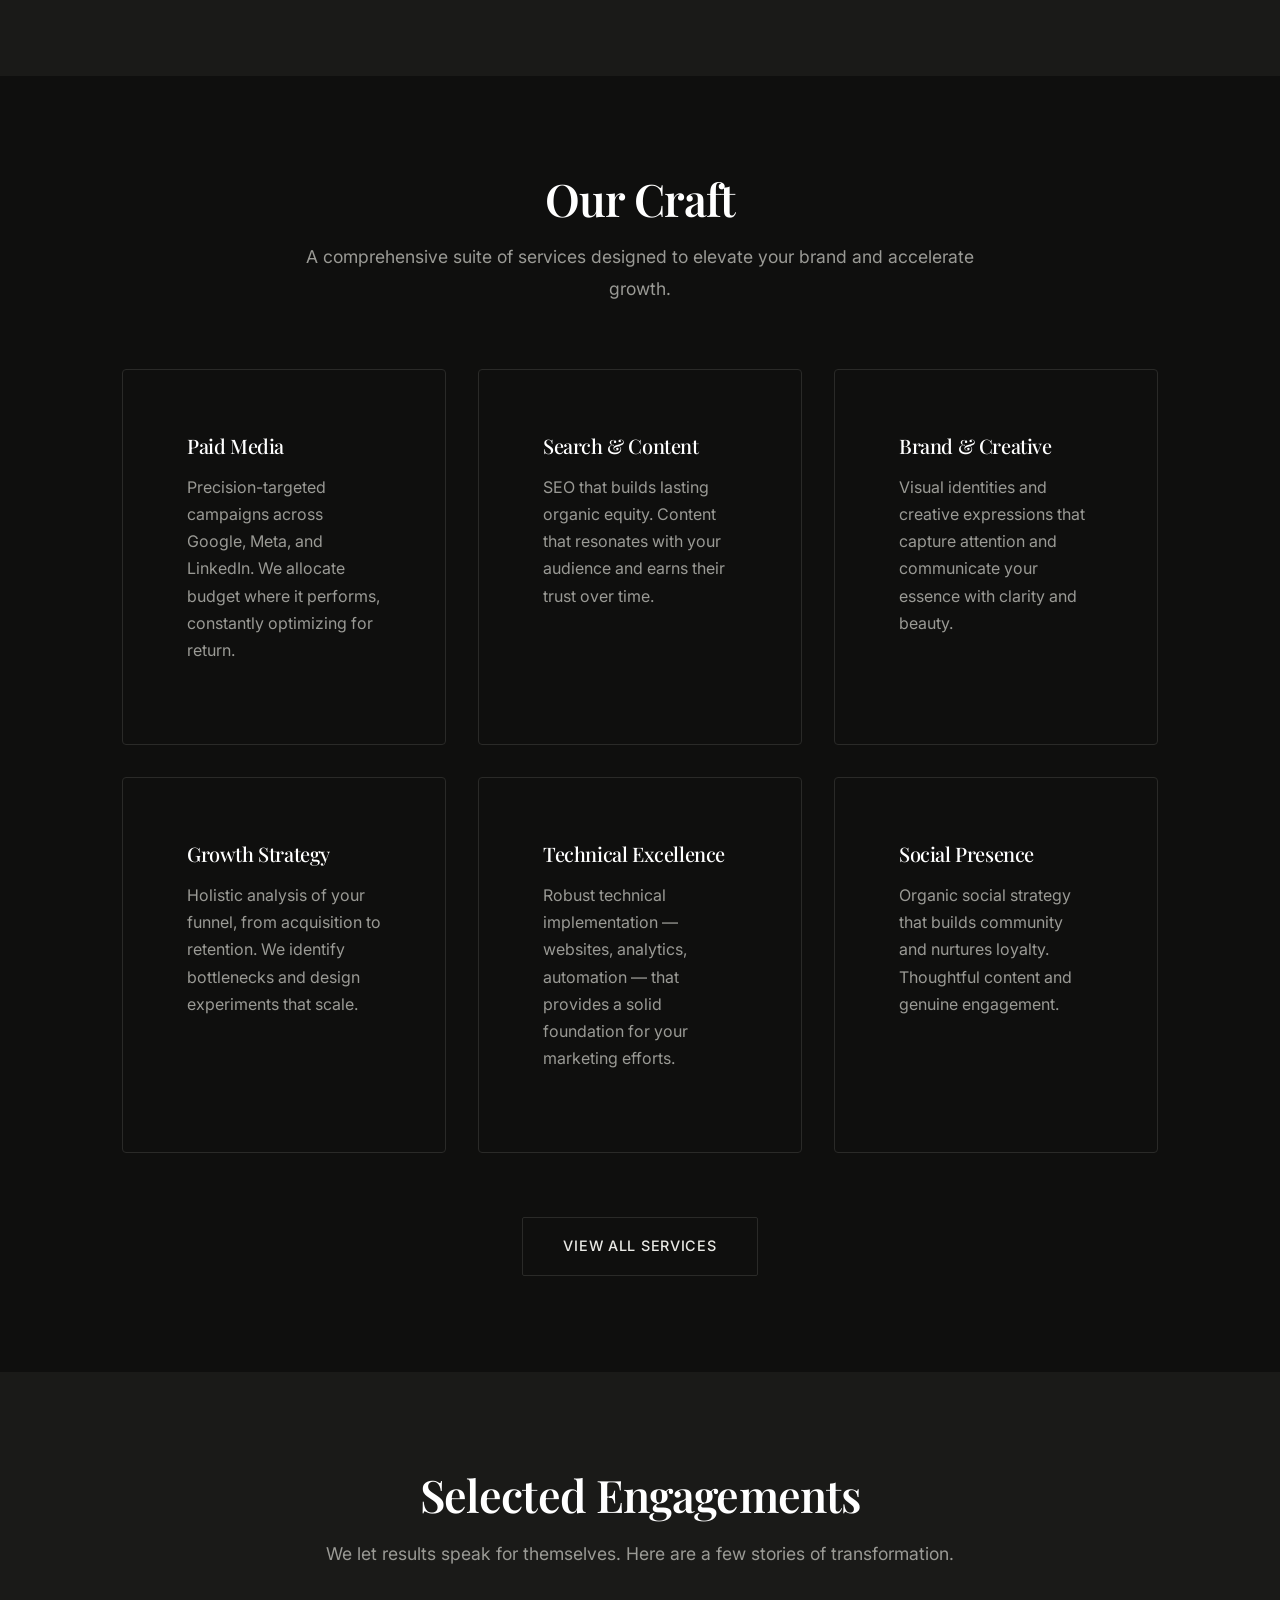
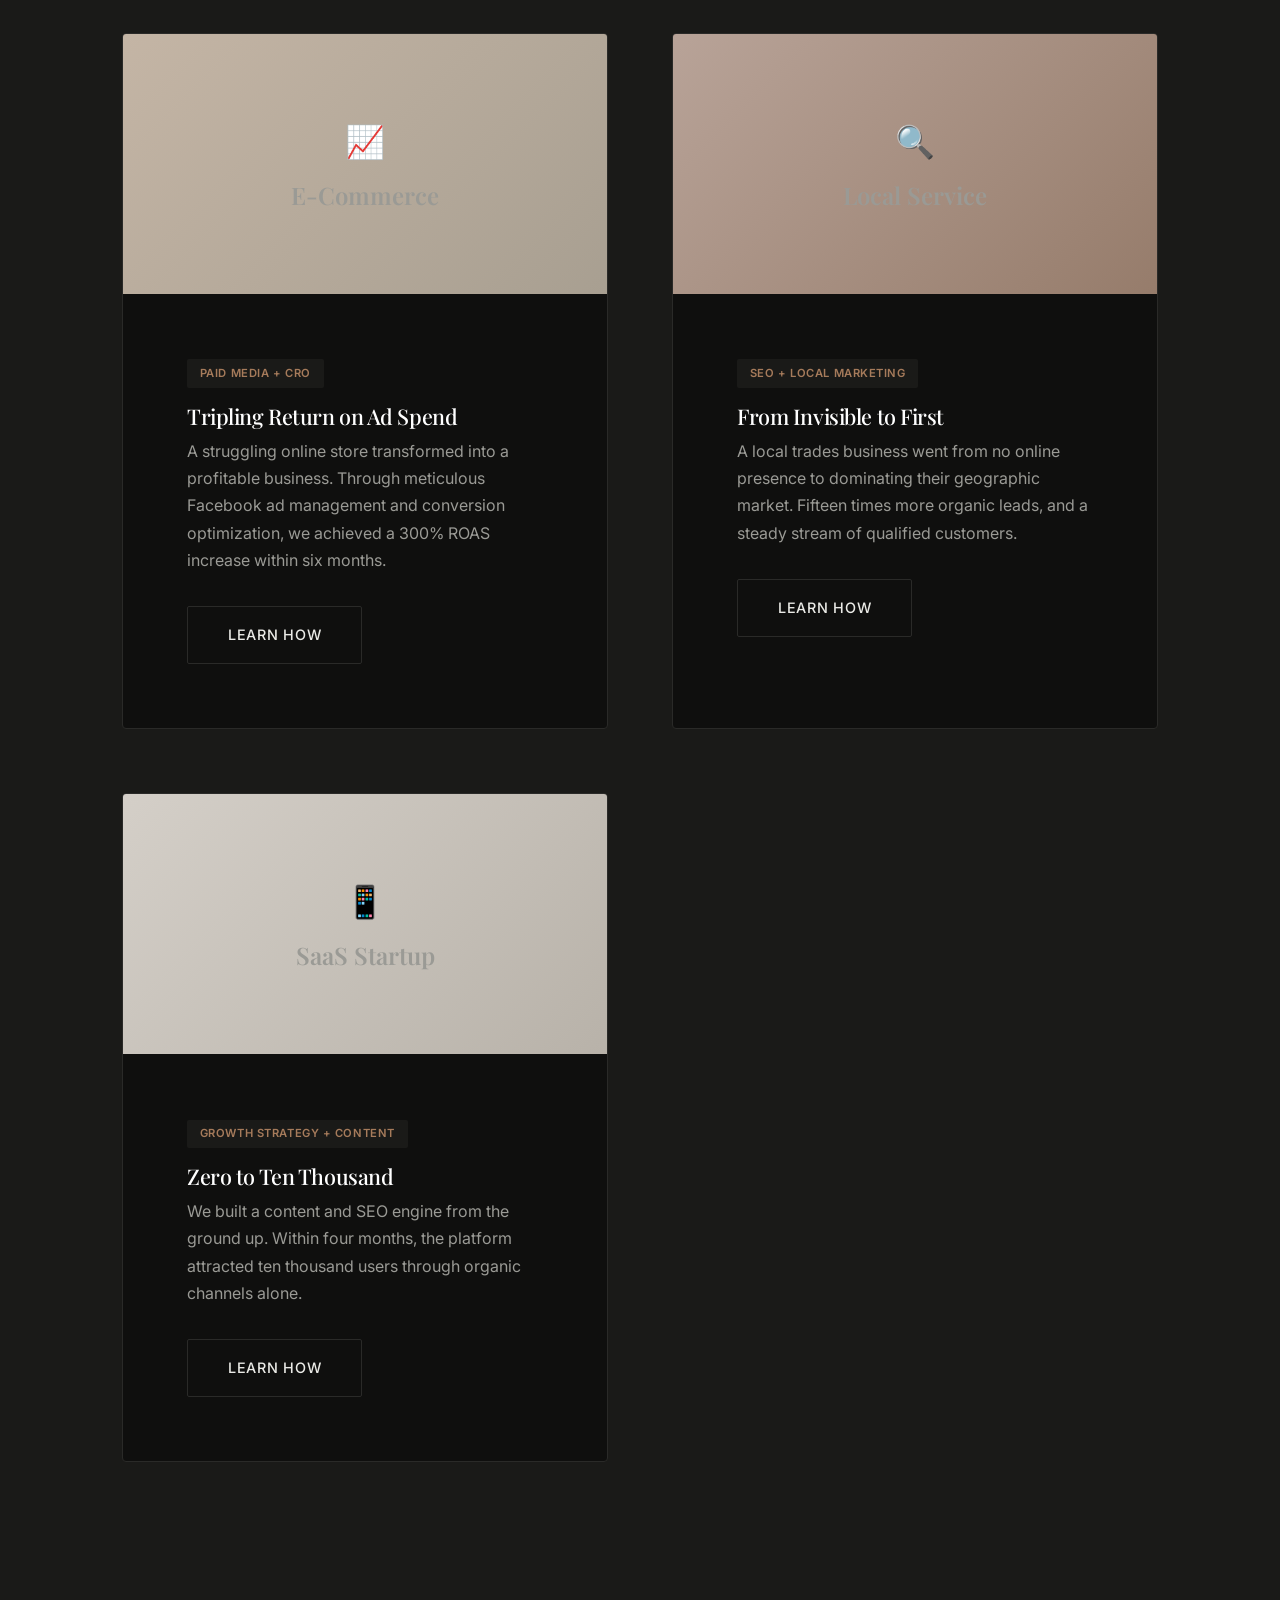
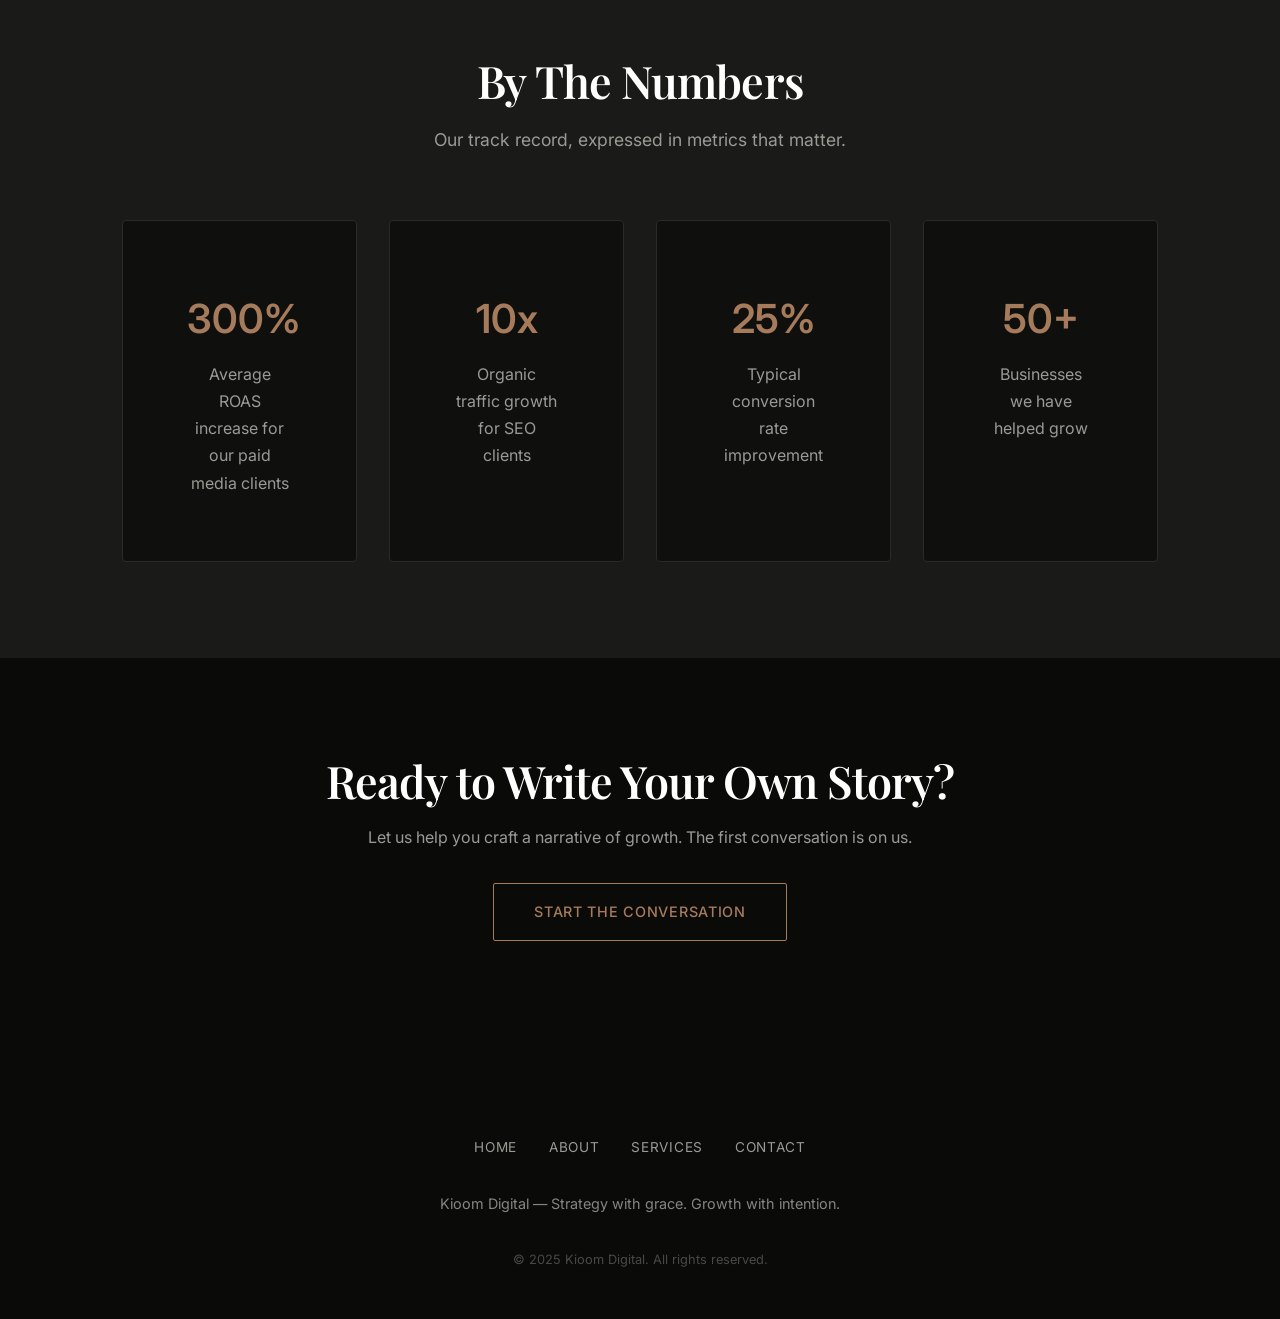
==== commit ad6f3d97: "Remove all emoji icons, darken CTA background, darken portfolio images, remove process step numbers" ====
--- a/index.html
+++ b/index.html
@@ -14,6 +14,20 @@
     <link href="https://fonts.googleapis.com/css2?family=Inter:wght@300;400;500;600&family=Playfair+Display:wght@400;500;600;700&display=swap" rel="stylesheet">
 
     <link rel="stylesheet" href="css/style.css">
+    <style>
+        /* Dark CTA override */
+        .cta {
+            background: var(--color-dark) !important;
+            color: var(--color-text) !important;
+        }
+        .cta h2 { color: var(--color-primary) !important; }
+        .cta p { color: var(--color-text-muted) !important; }
+        .cta .btn {
+            background: transparent !important;
+            color: var(--color-accent) !important;
+            border: 1px solid var(--color-accent) !important;
+        }
+    </style>
 </head>
 <body>
     <!-- Header -->
--- a/css/style.css
+++ b/css/style.css
@@ -6,15 +6,15 @@
 }
 
 :root {
-    /* Aesop-inspired boutique palette */
-    --color-bg: #F9F8F4; /* Warm off-white */
-    --color-bg-alt: #EFECE6; /* Slightly darker for sections */
-    --color-text: #2C2C2C; /* Soft charcoal */
-    --color-text-muted: #6B6B6B; /* Medium gray */
-    --color-primary: #2C2C2C; /* Dark for headings/accents */
-    --color-accent: #A67B5B; /* Warm terracotta */
-    --color-border: #D4D4D4;
-    --color-dark: #1A1A1A;
+    /* Dark Boutique Palette (Aesop-inspired) */
+    --color-bg: #0F0F0E; /* Warm near-black */
+    --color-bg-alt: #1A1A18; /* Slightly lighter for sections */
+    --color-text: #EAEAE6; /* Warm off-white */
+    --color-text-muted: #9A9A95; /* Soft gray */
+    --color-primary: #FFFFFF; /* Pure white for headings */
+    --color-accent: #A67B5B; /* Warm terracotta (unchanged) */
+    --color-border: #2A2A28;
+    --color-dark: #0A0A08;
 
     /* Typography */
     --font-main: 'Inter', -apple-system, BlinkMacSystemFont, sans-serif;
@@ -50,7 +50,7 @@
     font-weight: 500;
     line-height: 1.2;
     margin-bottom: var(--spacing-sm);
-    color: var(--color-dark);
+    color: var(--color-primary);
     letter-spacing: -0.02em;
 }
 
@@ -105,10 +105,10 @@
     top: 0;
     left: 0;
     right: 0;
-    background: rgba(249, 248, 244, 0.95);
+    background: rgba(15, 15, 14, 0.95);
     backdrop-filter: blur(12px);
     -webkit-backdrop-filter: blur(12px);
-    border-bottom: 1px solid rgba(0,0,0,0.06);
+    border-bottom: 1px solid rgba(255,255,255,0.06);
     z-index: 1000;
     transition: var(--transition);
 }
@@ -139,21 +139,20 @@
 }
 
 .nav-links a {
-    font-size: 0.9rem;
+    font-size: 0.85rem;
     font-weight: 500;
-    color: var(--color-text);
+    color: var(--color-text-muted);
     padding: var(--spacing-xs) 0;
-    letter-spacing: 0.02em;
+    letter-spacing: 0.05em;
     text-transform: uppercase;
-    font-size: 0.8rem;
-}
-
-.nav-links a::after {
-    display: none;
 }
 
 .nav-links a:hover {
-    color: var(--color-accent);
+    color: var(--color-primary);
+}
+
+.nav-links a.active {
+    color: var(--color-primary);
 }
 
 /* Mobile Navigation */
@@ -193,7 +192,7 @@
     left: 0;
     width: 100%;
     height: 100%;
-    background: rgba(44, 44, 44, 0.45);
+    background: rgba(0, 0, 0, 0.6);
     z-index: 1;
 }
 
@@ -212,18 +211,18 @@
     -webkit-text-fill-color: unset;
     color: white;
     margin-bottom: var(--spacing-md);
-    text-shadow: 0 2px 20px rgba(0,0,0,0.3);
+    text-shadow: 0 2px 20px rgba(0,0,0,0.4);
 }
 
 .hero-content p {
     font-size: clamp(1.1rem, 2.2vw, 1.35rem);
-    color: rgba(255,255,255,0.95);
+    color: rgba(255,255,255,0.92);
     margin-bottom: var(--spacing-lg);
     max-width: 750px;
     margin-left: auto;
     margin-right: auto;
     line-height: 1.8;
-    text-shadow: 0 1px 10px rgba(0,0,0,0.2);
+    text-shadow: 0 1px 10px rgba(0,0,0,0.3);
 }
 
 .hero-buttons {
@@ -233,7 +232,7 @@
     flex-wrap: wrap;
 }
 
-/* Buttons - Boutique style */
+/* Buttons - Dark theme */
 .btn {
     display: inline-flex;
     align-items: center;
@@ -251,27 +250,26 @@
 }
 
 .btn-primary {
-    background: var(--color-bg);
-    color: var(--color-primary);
-    border-color: var(--color-bg);
+    background: var(--color-accent);
+    color: white;
+    border-color: var(--color-accent);
 }
 
 .btn-primary:hover {
-    background: transparent;
-    color: white;
-    border-color: white;
+    background: #B8896A;
+    border-color: #B8896A;
     transform: translateY(-2px);
 }
 
 .btn-secondary {
     background: transparent;
-    color: white;
-    border-color: rgba(255,255,255,0.6);
+    color: var(--color-text);
+    border-color: var(--color-border);
 }
 
 .btn-secondary:hover {
-    background: rgba(255,255,255,0.1);
-    border-color: white;
+    background: rgba(255,255,255,0.05);
+    border-color: var(--color-text-muted);
 }
 
 /* Sections */
@@ -311,18 +309,18 @@
     background: var(--color-bg);
     padding: var(--spacing-lg);
     border-radius: 4px;
-    border: 1px solid rgba(0,0,0,0.04);
+    border: 1px solid var(--color-border);
     transition: var(--transition);
 }
 
 .about-card:hover {
     transform: translateY(-4px);
-    box-shadow: 0 8px 30px rgba(0,0,0,0.06);
-    border-color: var(--color-border);
+    box-shadow: 0 10px 30px rgba(0,0,0,0.2);
+    border-color: var(--color-accent);
 }
 
 .about-card h3 {
-    color: var(--color-primary);
+    color: var(--color-accent);
     margin-bottom: var(--spacing-sm);
     font-size: 1.3rem;
 }
@@ -347,13 +345,11 @@
 .service-card:hover {
     border-color: var(--color-accent);
     transform: translateY(-4px);
-    box-shadow: 0 10px 30px rgba(0,0,0,0.05);
+    box-shadow: 0 10px 30px rgba(0,0,0,0.15);
 }
 
 .service-icon {
-    font-size: 2rem;
-    margin-bottom: var(--spacing-md);
-    color: var(--color-accent);
+    display: none; /* Remove all icons */
 }
 
 .service-card h3 {
@@ -377,24 +373,24 @@
     background: var(--color-bg);
     border-radius: 4px;
     overflow: hidden;
-    border: 1px solid rgba(0,0,0,0.04);
+    border: 1px solid var(--color-border);
     transition: var(--transition);
 }
 
 .portfolio-item:hover {
     transform: translateY(-6px);
-    box-shadow: 0 15px 40px rgba(0,0,0,0.08);
+    box-shadow: 0 15px 40px rgba(0,0,0,0.25);
 }
 
 .portfolio-image {
     width: 100%;
     height: 260px;
     object-fit: cover;
-    background: linear-gradient(135deg, #D4D4D4 0%, #A8A8A8 100%);
+    background: linear-gradient(135deg, #2A2A28 0%, #1A1A18 100%);
     display: flex;
     align-items: center;
     justify-content: center;
-    color: white;
+    color: var(--color-text-muted);
     font-size: 1.5rem;
     font-family: var(--font-heading);
 }
@@ -447,7 +443,7 @@
     display: block;
     margin-bottom: var(--spacing-xs);
     font-weight: 500;
-    color: var(--color-primary);
+    color: var(--color-text);
     font-size: 0.9rem;
     text-transform: uppercase;
     letter-spacing: 0.05em;
@@ -462,7 +458,7 @@
     border-radius: 2px;
     font-family: var(--font-main);
     font-size: 1rem;
-    background: var(--color-bg);
+    background: var(--color-bg-alt);
     color: var(--color-text);
     transition: var(--transition);
 }
@@ -472,7 +468,7 @@
 .form-group select:focus {
     outline: none;
     border-color: var(--color-accent);
-    background: white;
+    background: var(--color-bg);
 }
 
 .form-group textarea {
@@ -489,13 +485,13 @@
 /* Footer */
 footer {
     background: var(--color-dark);
-    color: white;
+    color: var(--color-text);
     padding: var(--spacing-xl) 0 var(--spacing-md);
     text-align: center;
 }
 
 footer p {
-    color: rgba(255,255,255,0.6);
+    color: rgba(255,255,255,0.5);
     margin-bottom: var(--spacing-sm);
     font-size: 0.9rem;
 }
@@ -509,7 +505,7 @@
 }
 
 .footer-links a {
-    color: rgba(255,255,255,0.8);
+    color: var(--color-text-muted);
     font-size: 0.85rem;
     text-transform: uppercase;
     letter-spacing: 0.05em;
@@ -586,6 +582,4 @@
 
 @keyframes fadeIn {
     to { opacity: 1; }
-}
-
-/* Staggered animations could be added via JS */+}
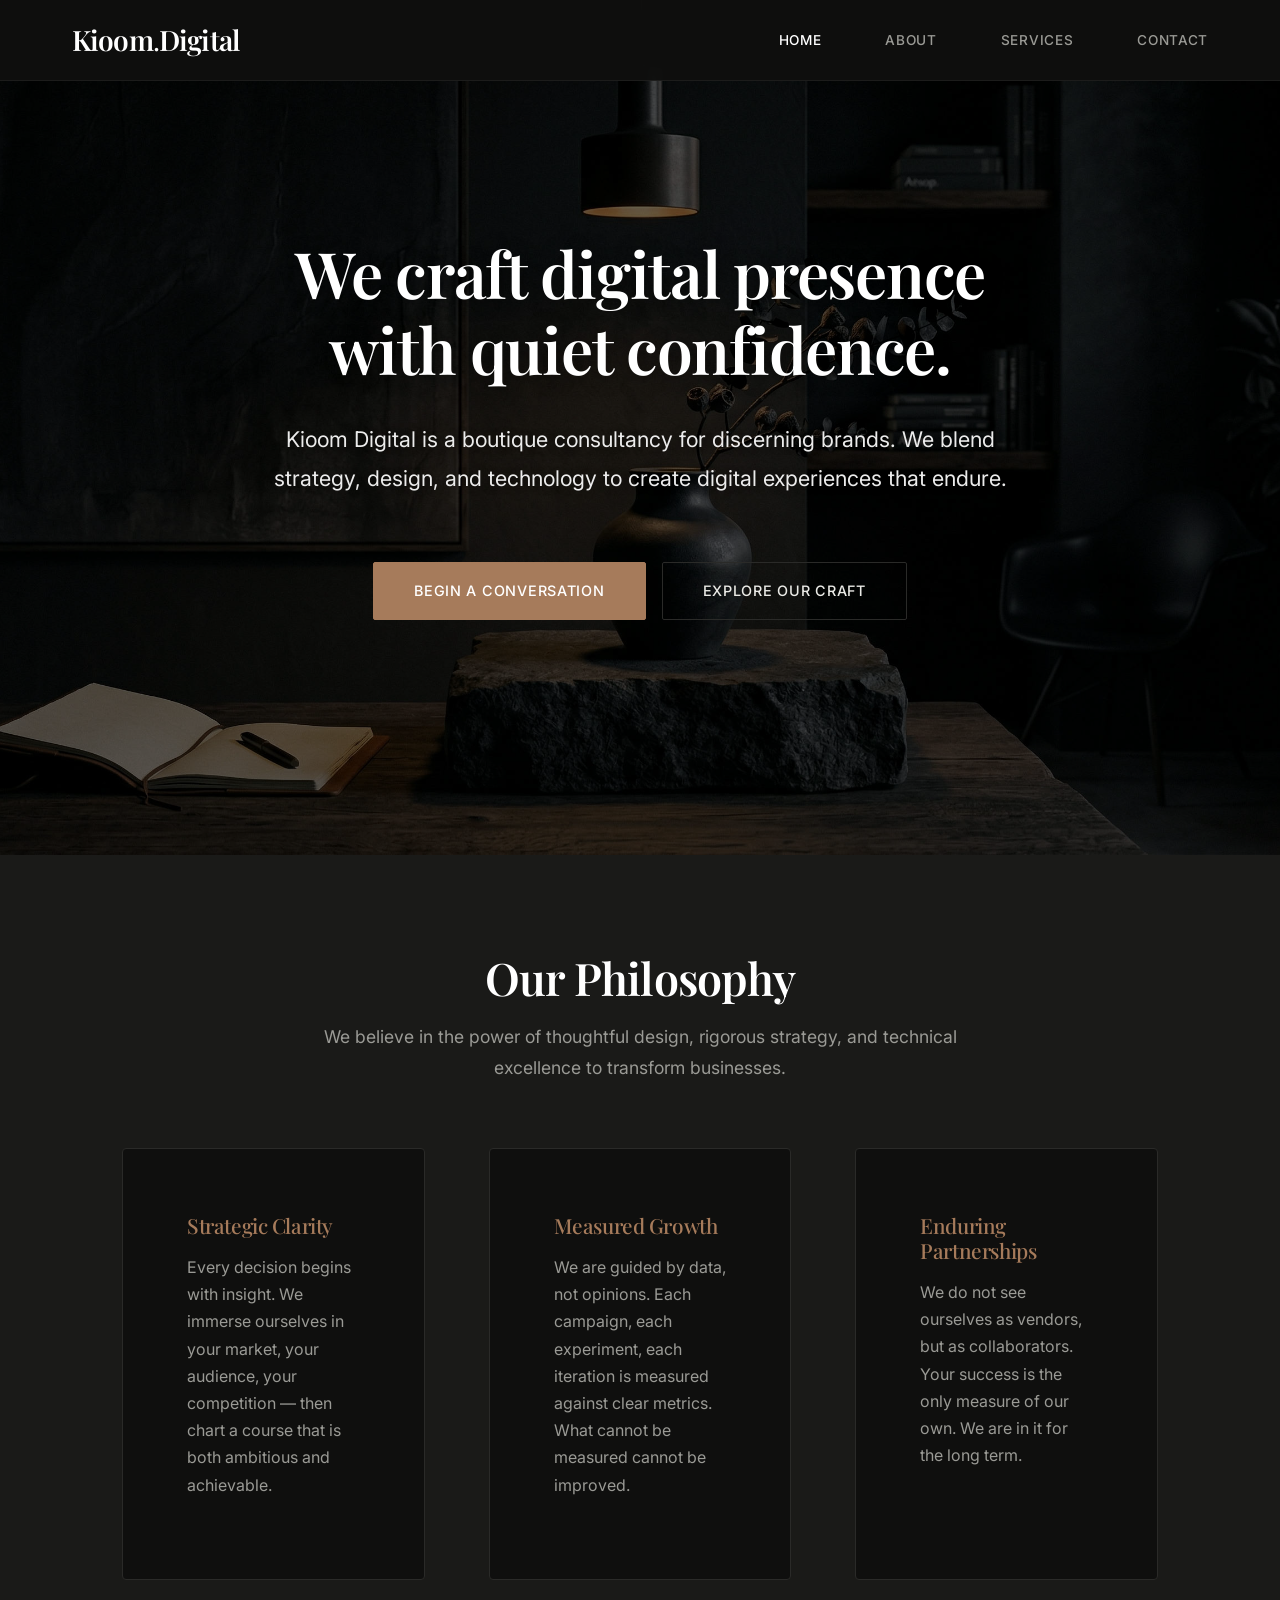
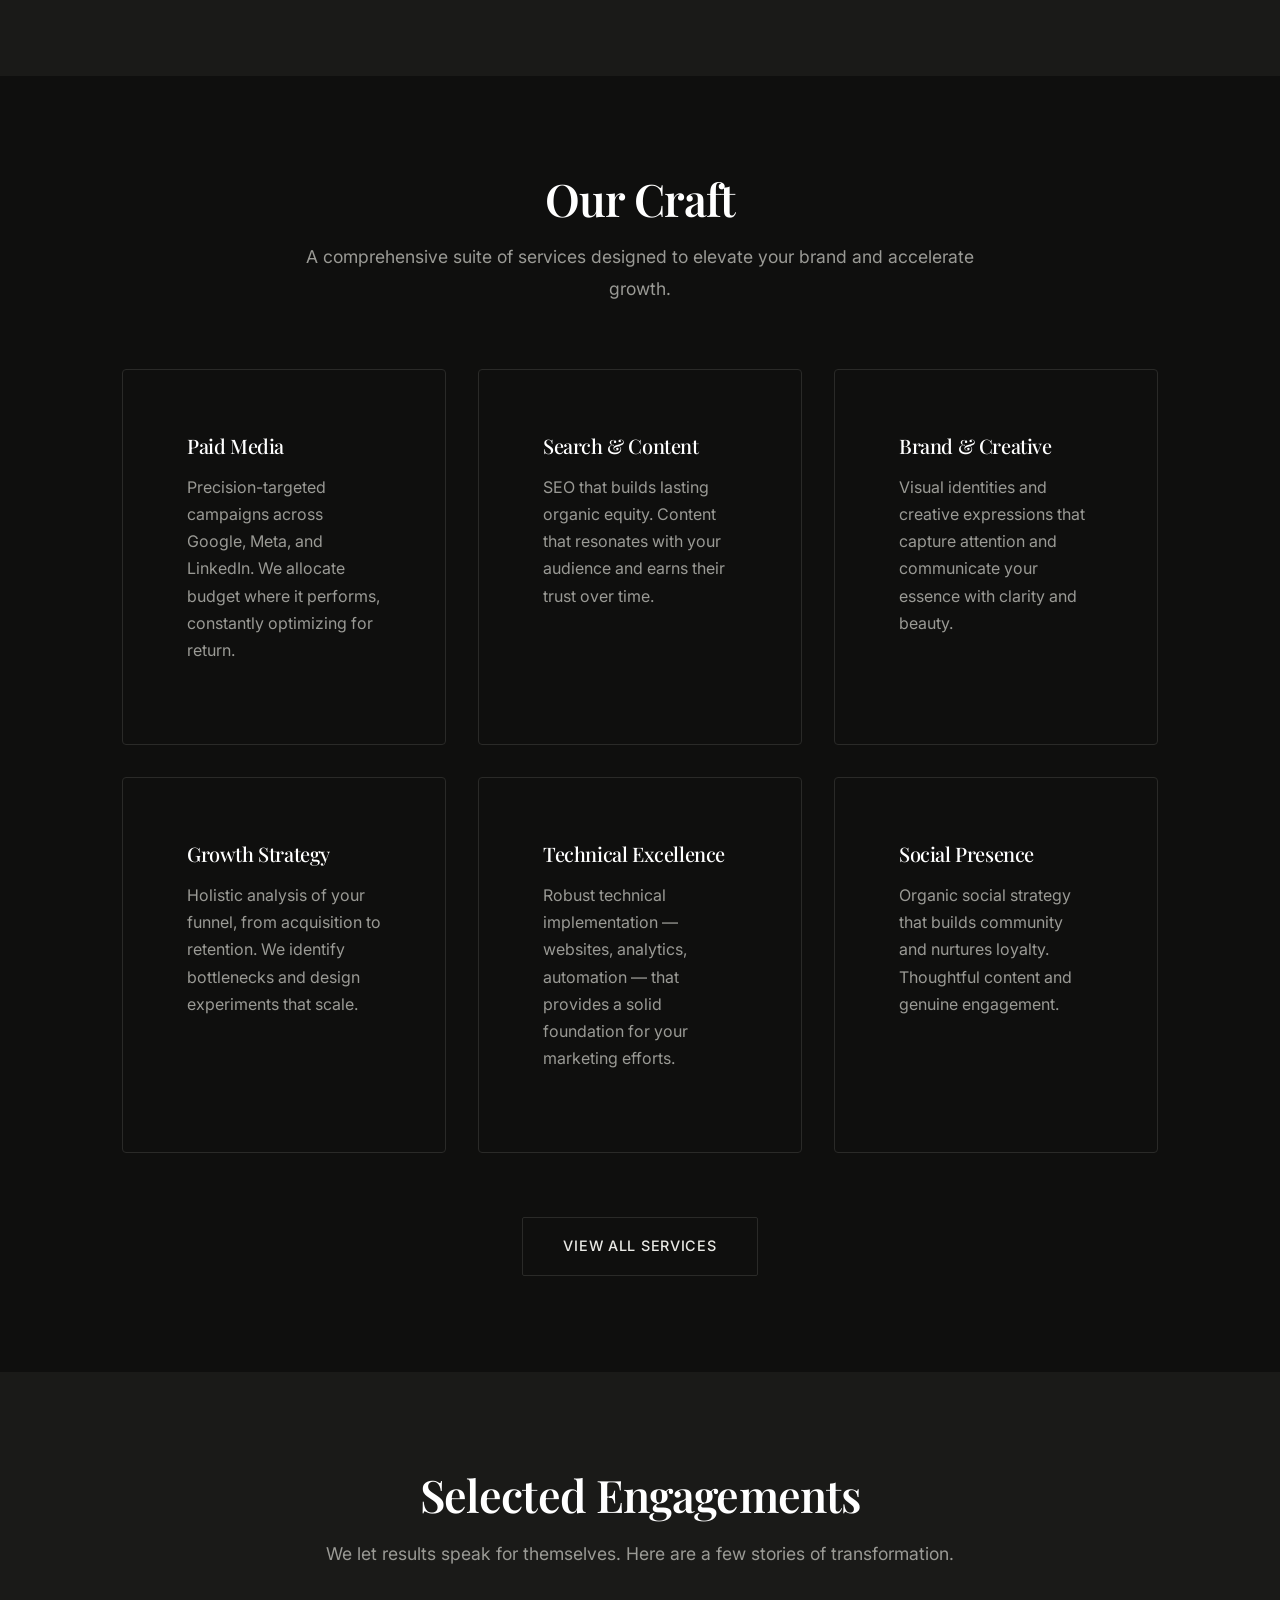
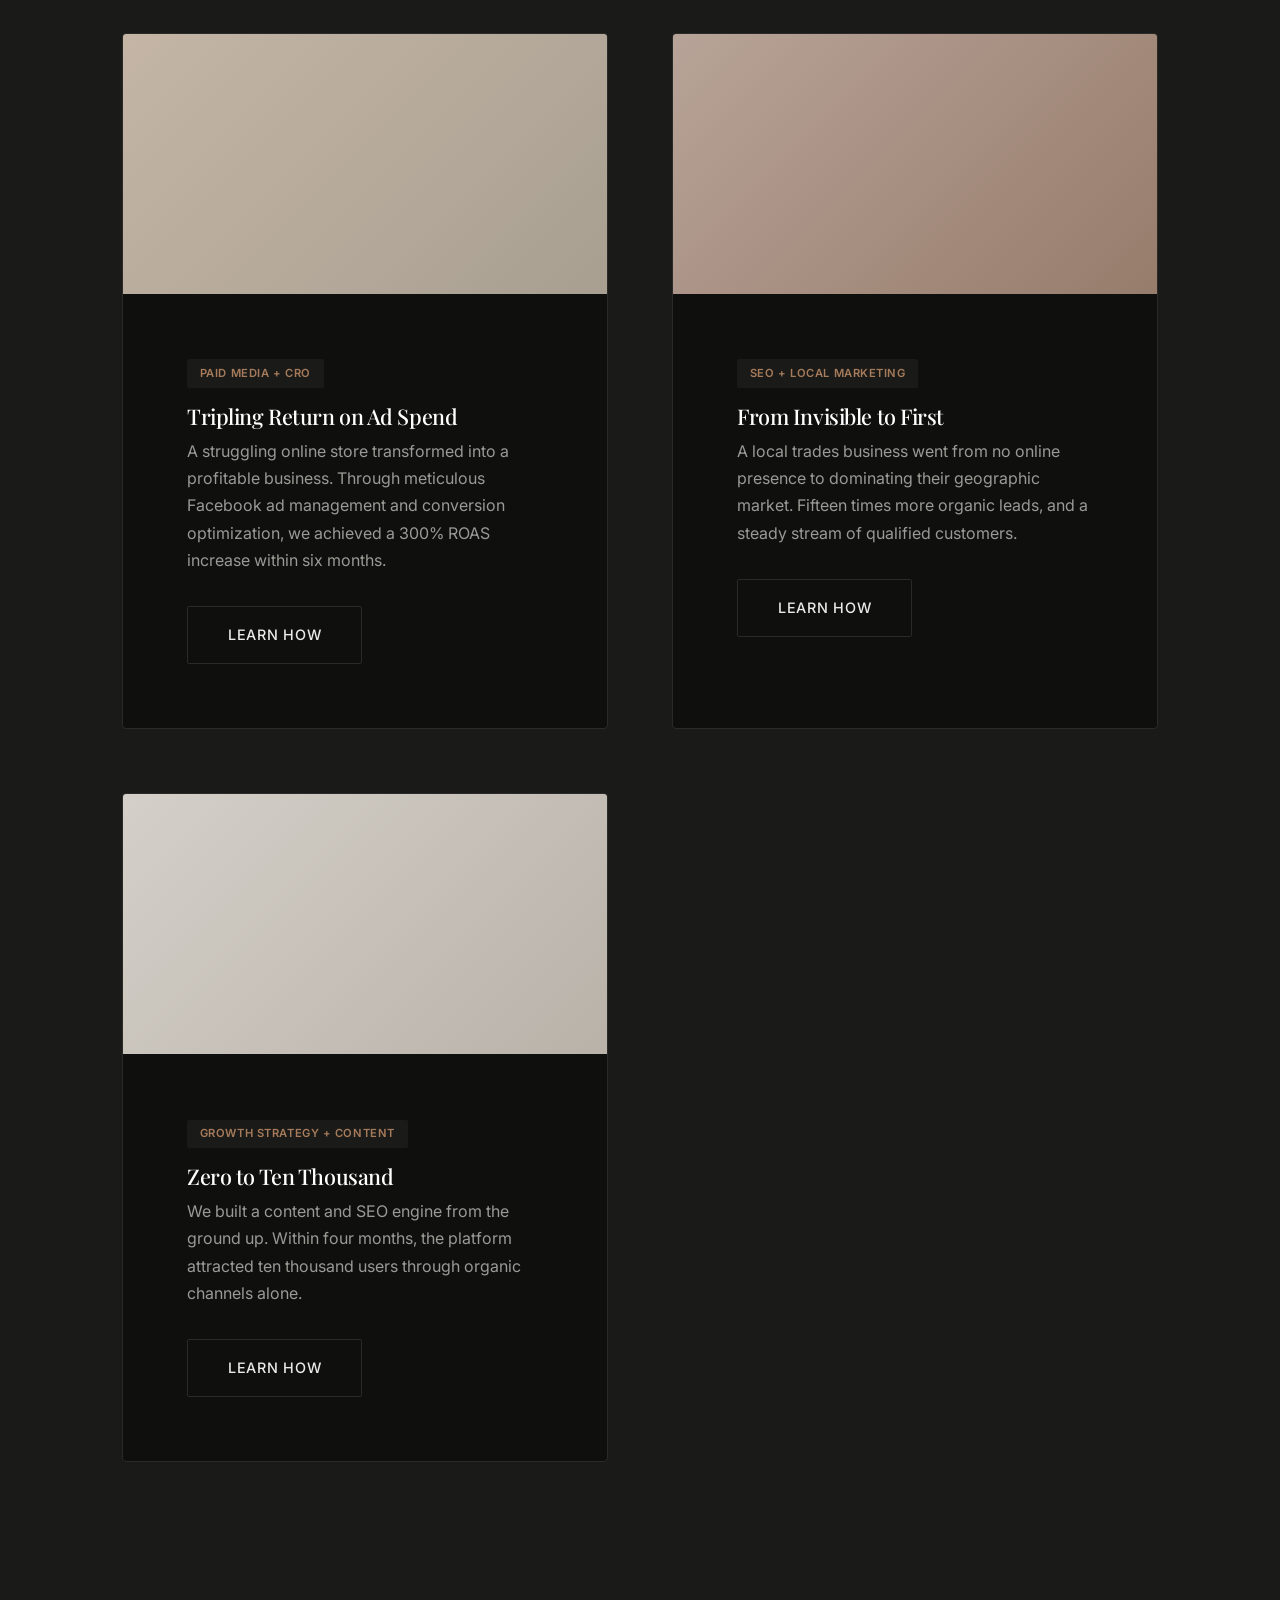
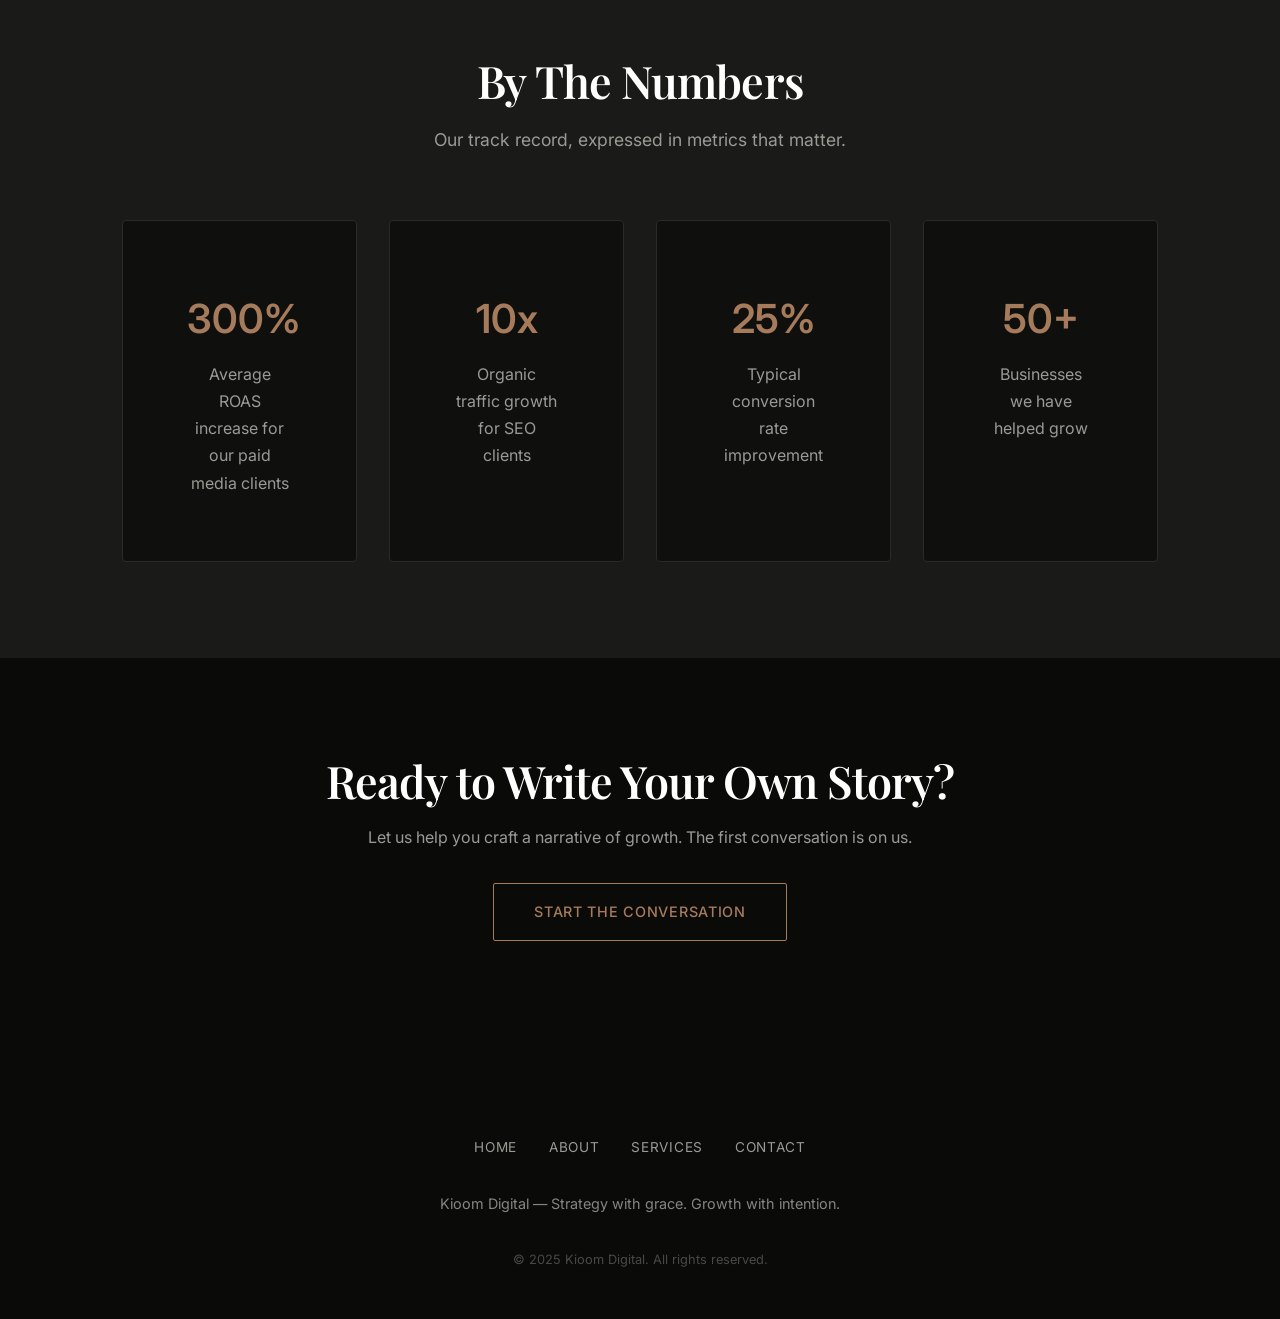
==== commit 7e7c97e6: "Remove ALL remaining emoji icons from index.html, about.html, services.html" ====
--- a/index.html
+++ b/index.html
@@ -91,32 +91,26 @@
             </div>
             <div class="services-grid">
                 <div class="service-card">
-                    <div class="service-icon">📢</div>
                     <h3>Paid Media</h3>
                     <p>Precision-targeted campaigns across Google, Meta, and LinkedIn. We allocate budget where it performs, constantly optimizing for return.</p>
                 </div>
                 <div class="service-card">
-                    <div class="service-icon">🔍</div>
                     <h3>Search & Content</h3>
                     <p>SEO that builds lasting organic equity. Content that resonates with your audience and earns their trust over time.</p>
                 </div>
                 <div class="service-card">
-                    <div class="service-icon">🎨</div>
                     <h3>Brand & Creative</h3>
                     <p>Visual identities and creative expressions that capture attention and communicate your essence with clarity and beauty.</p>
                 </div>
                 <div class="service-card">
-                    <div class="service-icon">📈</div>
                     <h3>Growth Strategy</h3>
                     <p>Holistic analysis of your funnel, from acquisition to retention. We identify bottlenecks and design experiments that scale.</p>
                 </div>
                 <div class="service-card">
-                    <div class="service-icon">🔧</div>
                     <h3>Technical Excellence</h3>
                     <p>Robust technical implementation — websites, analytics, automation — that provides a solid foundation for your marketing efforts.</p>
                 </div>
                 <div class="service-card">
-                    <div class="service-icon">📱</div>
                     <h3>Social Presence</h3>
                     <p>Organic social strategy that builds community and nurtures loyalty. Thoughtful content and genuine engagement.</p>
                 </div>
@@ -136,10 +130,7 @@
             </div>
             <div class="portfolio-grid">
                 <article class="portfolio-item">
-                    <div class="portfolio-image" style="background: linear-gradient(135deg, #C4B5A5 0%, #A89F91 100%); display: flex; align-items: center; justify-content: center; flex-direction: column;">
-                        <span style="font-size: 2rem;">📈</span>
-                        <span style="margin-top: 0.5rem; font-weight: 600;">E-Commerce</span>
-                    </div>
+                    <div class="portfolio-image" style="background: linear-gradient(135deg, #C4B5A5 0%, #A89F91 100%);"></div>
                     <div class="portfolio-content">
                         <span class="tag">Paid Media + CRO</span>
                         <h3>Tripling Return on Ad Spend</h3>
@@ -149,10 +140,7 @@
                 </article>
 
                 <article class="portfolio-item">
-                    <div class="portfolio-image" style="background: linear-gradient(135deg, #B8A398 0%, #967C6B 100%); display: flex; align-items: center; justify-content: center; flex-direction: column;">
-                        <span style="font-size: 2rem;">🔍</span>
-                        <span style="margin-top: 0.5rem; font-weight: 600;">Local Service</span>
-                    </div>
+                    <div class="portfolio-image" style="background: linear-gradient(135deg, #B8A398 0%, #967C6B 100%);"></div>
                     <div class="portfolio-content">
                         <span class="tag">SEO + Local Marketing</span>
                         <h3>From Invisible to First</h3>
@@ -162,10 +150,7 @@
                 </article>
 
                 <article class="portfolio-item">
-                    <div class="portfolio-image" style="background: linear-gradient(135deg, #D4CFC8 0%, #B8B2A9 100%); display: flex; align-items: center; justify-content: center; flex-direction: column;">
-                        <span style="font-size: 2rem;">📱</span>
-                        <span style="margin-top: 0.5rem; font-weight: 600;">SaaS Startup</span>
-                    </div>
+                    <div class="portfolio-image" style="background: linear-gradient(135deg, #D4CFC8 0%, #B8B2A9 100%);"></div>
                     <div class="portfolio-content">
                         <span class="tag">Growth Strategy + Content</span>
                         <h3>Zero to Ten Thousand</h3>
@@ -206,11 +191,11 @@
     </section>
 
     <!-- CTA -->
-    <section class="cta" style="background: var(--color-primary); color: white; padding: var(--spacing-xl) 0;">
+    <section class="cta" style="background: var(--color-dark); color: var(--color-text); padding: var(--spacing-xl) 0;">
         <div class="container text-center">
-            <h2 style="color: white; margin-bottom: var(--spacing-sm);">Ready to Write Your Own Story?</h2>
-            <p style="color: rgba(255,255,255,0.9); margin-bottom: var(--spacing-md); max-width: 600px; margin-left: auto; margin-right: auto;">Let us help you craft a narrative of growth. The first conversation is on us.</p>
-            <a href="contact.html" class="btn" style="background: var(--color-bg); color: var(--color-primary); border: none;">Start the Conversation</a>
+            <h2 style="color: var(--color-primary); margin-bottom: var(--spacing-sm);">Ready to Write Your Own Story?</h2>
+            <p style="color: var(--color-text-muted); margin-bottom: var(--spacing-md); max-width: 600px; margin-left: auto; margin-right: auto;">Let us help you craft a narrative of growth. The first conversation is on us.</p>
+            <a href="contact.html" class="btn" style="background: transparent; color: var(--color-accent); border: 1px solid var(--color-accent);">Start the Conversation</a>
         </div>
     </section>
 
--- a/css/style.css
+++ b/css/style.css
@@ -348,10 +348,6 @@
     box-shadow: 0 10px 30px rgba(0,0,0,0.15);
 }
 
-.service-icon {
-    display: none; /* Remove all icons */
-}
-
 .service-card h3 {
     margin-bottom: var(--spacing-sm);
     font-size: 1.25rem;
